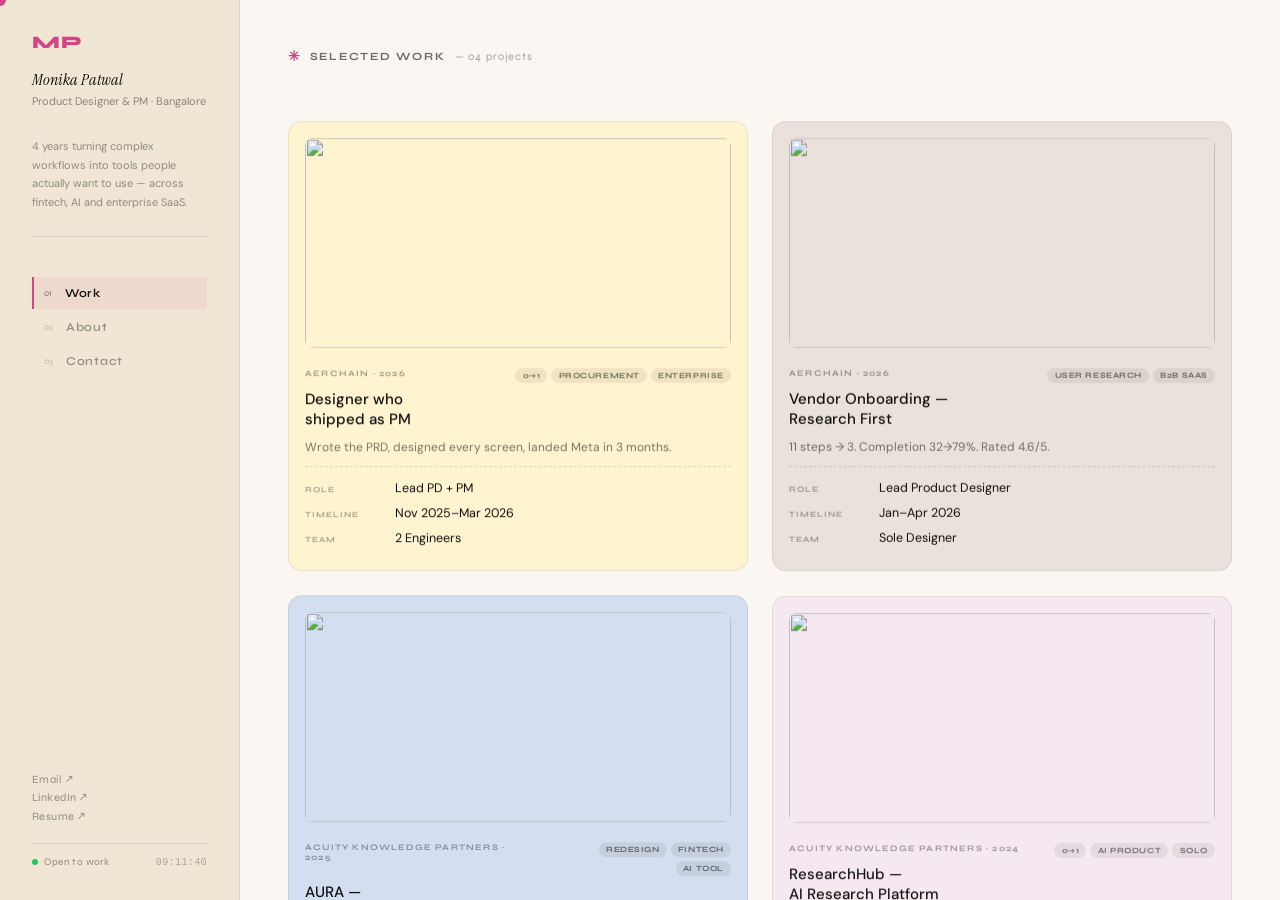
==== index.html @ 0d637917 "Auction case study: replace with v2 content from docx Co-Authored-By: Claude Sonnet 4.6 <noreply@ant" ====
<!DOCTYPE html>
<html lang="en">
<head>
  <meta charset="UTF-8" />
  <meta name="viewport" content="width=device-width, initial-scale=1.0" />
  <title>Monika Patwal — Product Designer</title>
  <meta name="description" content="Product designer specialising in Fintech, AI and SaaS. 4 years. Bangalore." />
  <link rel="preconnect" href="https://fonts.googleapis.com">
  <link rel="preconnect" href="https://fonts.gstatic.com" crossorigin>
  <link href="https://fonts.googleapis.com/css2?family=Caveat:wght@400;500&family=Instrument+Serif:ital@0;1&family=Syne:wght@400;600;700;800&family=DM+Sans:ital,opsz,wght@0,9..40,300;0,9..40,400;0,9..40,500;1,9..40,300&display=swap" rel="stylesheet">
  <script type="module" crossorigin src="./assets/index-CObkpNDh.js"></script>
  <link rel="stylesheet" crossorigin href="./assets/index-D-yLsDU_.css">
</head>
<body>

<div class="cursor-dot" id="cursorDot"><span class="cursor-dot-label">View Case Study →</span></div>
<div class="cursor-ring" id="cursorRing"></div>
<div class="cursor-label" id="cursorLabel"></div>
<div class="load-wipe"   id="loadWipe"></div>

<div class="shell">

  <!-- ════════ LEFT PANEL ════════ -->
  <aside class="left-panel" id="leftPanel">
    <div class="lp-top">
      <a class="lp-logo" href="#">MP</a>
      <div class="lp-identity">
        <p class="lp-name">Monika Patwal</p>
        <p class="lp-role">Product Designer &amp; PM · Bangalore</p>
      </div>
      <p class="lp-bio">4 years turning complex workflows into tools people actually want to use — across fintech, AI and enterprise SaaS.</p>
    </div>

    <nav class="lp-nav" id="lpNav">
      <a class="lp-nav-link active" href="#work"    data-section="work"><span class="nav-num">01</span><span class="nav-txt">Work</span></a>
      <a class="lp-nav-link"        href="#about"   data-section="about"><span class="nav-num">02</span><span class="nav-txt">About</span></a>
      <a class="lp-nav-link"        href="#contact" data-section="contact"><span class="nav-num">03</span><span class="nav-txt">Contact</span></a>
    </nav>

    <div class="lp-bottom">
      <div class="lp-links">
        <a href="mailto:monika.patwal@aerchain.io" class="lp-link">Email ↗</a>
        <a href="https://linkedin.com/in/monikapatwal" target="_blank" class="lp-link">LinkedIn ↗</a>
        <a href="#" class="lp-link">Resume ↗</a>
      </div>
      <div class="lp-footer">
        <div class="lp-status"><span class="status-dot"></span>Open to work</div>
        <div class="lp-clock" id="lpClock">00:00:00</div>
      </div>
    </div>
  </aside>

  <!-- ════════ RIGHT PANEL ════════ -->
  <main class="right-panel" id="rightPanel">
    <div class="rp-inner" id="rpInner">

      <!-- WORK -->
      <section class="rp-section" id="work">
        <div class="section-eyebrow">
          <span class="asterisk">✳</span>
          <span class="section-label">Selected Work</span>
          <span class="section-count">— 04 projects</span>
        </div>
        <div class="cards-list" id="cardsList">

          <article class="card card--has-img" data-project="0" style="--card-bg:#FFF4D0;--card-accent:#B8943A;">
            <div class="card-img-layer">
              <img src="https://images.unsplash.com/photo-1551288049-bebda4e38f71?w=900&q=80" alt="" loading="eager" crossorigin="anonymous" />
            </div>
            <div class="card-img-overlay"></div>
            <div class="card-blob card-blob--a"></div>
            <div class="card-blob card-blob--b"></div>
            <div class="card-blob card-blob--c" style="animation-delay:-3s;"></div>
            <span class="card-ghost">NO. 01</span>
            <div class="card-content">
              <div class="card-content-top">
                <span class="card-eyebrow">Aerchain · 2026</span>
                <div class="card-tags-row">
                  <span class="ctag">0→1</span><span class="ctag">Procurement</span><span class="ctag">Enterprise</span>
                </div>
              </div>
              <h2 class="card-heading">Designer who<br>shipped as PM</h2>
              <div class="card-content-bottom">
                <p class="card-tagline">Wrote the PRD, designed every screen, landed Meta in 3 months.</p>
                <div class="card-meta-expand">
                  <div class="card-meta-item"><span class="cm-l">Role</span><span class="cm-v">Lead PD + PM</span></div>
                  <div class="card-meta-item"><span class="cm-l">Timeline</span><span class="cm-v">Nov 2025–Mar 2026</span></div>
                  <div class="card-meta-item"><span class="cm-l">Team</span><span class="cm-v">2 Engineers</span></div>
                </div>
              </div>
            </div>
            <div class="card-stats-panel">
              <div class="csp-item"><b>3 wks</b><span>Meta went live</span></div>
              <div class="csp-item"><b>4</b><span>auction formats</span></div>
              <div class="csp-item"><b>2</b><span>enterprise clients</span></div>
              <div class="csp-item"><b>6</b><span>pipeline deals</span></div>
            </div>
          </article>

          <article class="card card--has-img" data-project="1" style="--card-bg:#EAE2DA;--card-accent:#CAAC95;">
            <div class="card-img-layer">
              <img src="https://images.unsplash.com/photo-1600880292203-757bb62b4baf?w=900&q=80" alt="" loading="eager" crossorigin="anonymous" />
            </div>
            <div class="card-img-overlay"></div>
            <div class="card-blob card-blob--a" style="animation-delay:-4s;"></div>
            <div class="card-blob card-blob--b" style="animation-delay:-7s;"></div>
            <div class="card-blob card-blob--c" style="animation-delay:-8s;"></div>
            <span class="card-ghost">NO. 02</span>
            <div class="card-content">
              <div class="card-content-top">
                <span class="card-eyebrow">Aerchain · 2026</span>
                <div class="card-tags-row">
                  <span class="ctag">User Research</span><span class="ctag">B2B SaaS</span>
                </div>
              </div>
              <h2 class="card-heading">Vendor Onboarding —<br>Research First</h2>
              <div class="card-content-bottom">
                <p class="card-tagline">11 steps → 3. Completion 32→79%. Rated 4.6/5.</p>
                <div class="card-meta-expand">
                  <div class="card-meta-item"><span class="cm-l">Role</span><span class="cm-v">Lead Product Designer</span></div>
                  <div class="card-meta-item"><span class="cm-l">Timeline</span><span class="cm-v">Jan–Apr 2026</span></div>
                  <div class="card-meta-item"><span class="cm-l">Team</span><span class="cm-v">Sole Designer</span></div>
                </div>
              </div>
            </div>
            <div class="card-stats-panel">
              <div class="csp-item"><b>79%</b><span>completion rate</span></div>
              <div class="csp-item"><b>8 min</b><span>avg to complete</span></div>
              <div class="csp-item"><b>4.6/5</b><span>vendor satisfaction</span></div>
              <div class="csp-item"><b>−60%</b><span>procurement review time</span></div>
            </div>
          </article>

          <article class="card card--has-img" data-project="2" style="--card-bg:#D3DFF0;--card-accent:#678DD4;">
            <div class="card-img-layer">
              <img src="https://framerusercontent.com/images/ki7DuJPi22J7JArSqhQuPxMCOM.png" alt="" loading="eager" />
            </div>
            <div class="card-img-overlay"></div>
            <div class="card-blob card-blob--a" style="animation-delay:-2s;"></div>
            <div class="card-blob card-blob--b" style="animation-delay:-9s;"></div>
            <div class="card-blob card-blob--c" style="animation-delay:-5s;"></div>
            <span class="card-ghost">NO. 03</span>
            <div class="card-content">
              <div class="card-content-top">
                <span class="card-eyebrow">Acuity Knowledge Partners · 2025</span>
                <div class="card-tags-row">
                  <span class="ctag">Redesign</span><span class="ctag">Fintech</span><span class="ctag">AI Tool</span>
                </div>
              </div>
              <h2 class="card-heading">AURA —<br>Financial Data Extraction</h2>
              <div class="card-content-bottom">
                <p class="card-tagline">Analyst time 40→12 min. Contract renewed at $2.3M.</p>
                <div class="card-meta-expand">
                  <div class="card-meta-item"><span class="cm-l">Role</span><span class="cm-v">Lead Product Designer</span></div>
                  <div class="card-meta-item"><span class="cm-l">Timeline</span><span class="cm-v">Jan–Nov 2025</span></div>
                  <div class="card-meta-item"><span class="cm-l">Team</span><span class="cm-v">15 Eng + 1 PM</span></div>
                </div>
              </div>
            </div>
          </article>

          <article class="card card--has-img" data-project="3" style="--card-bg:#F5E8F0;--card-accent:#D04588;">
            <div class="card-img-layer">
              <img src="https://framerusercontent.com/images/ditRMUOmsXkBkn6OUmN2zj1zPU.png" alt="" loading="eager" />
            </div>
            <div class="card-img-overlay"></div>
            <div class="card-blob card-blob--a" style="animation-delay:-6s;"></div>
            <div class="card-blob card-blob--b" style="animation-delay:-1s;"></div>
            <div class="card-blob card-blob--c" style="animation-delay:-10s;"></div>
            <span class="card-ghost">NO. 04</span>
            <div class="card-content">
              <div class="card-content-top">
                <span class="card-eyebrow">Acuity Knowledge Partners · 2024</span>
                <div class="card-tags-row">
                  <span class="ctag">0→1</span><span class="ctag">AI Product</span><span class="ctag">Solo</span>
                </div>
              </div>
              <h2 class="card-heading">ResearchHub —<br>AI Research Platform</h2>
              <div class="card-content-bottom">
                <p class="card-tagline">Research tracking 70% faster. +15% analyst retention.</p>
                <div class="card-meta-expand">
                  <div class="card-meta-item"><span class="cm-l">Role</span><span class="cm-v">Lead PD (Solo)</span></div>
                  <div class="card-meta-item"><span class="cm-l">Timeline</span><span class="cm-v">Feb–Dec 2024</span></div>
                  <div class="card-meta-item"><span class="cm-l">Team</span><span class="cm-v">4 Eng + 1 PM</span></div>
                </div>
              </div>
            </div>
          </article>

        </div>
      </section>

      <!-- JOURNEY -->
      <section class="rp-section journey-section" id="journey">
        <div class="journey-eyebrow">
          <span class="asterisk">✳</span>
          <span class="section-label">The Journey</span>
        </div>
        <!-- Carousel viewport -->
        <div class="journey-carousel-wrap" id="journeyWrap">
          <div class="journey-track" id="journeyTrack"></div>
        </div>
        <!-- Centered filmstrip with label -->
        <div class="journey-strip-wrap">
          <div class="jstrip-label" id="jstripLabel"></div>
          <div class="journey-strip" id="journeyStrip"></div>
        </div>
      </section>

      <!-- CONTACT -->
      <section class="rp-section contact-section" id="contact">
        <div class="contact-eyebrow"><span class="asterisk">✳</span> Let's talk</div>
        <h2 class="contact-headline">
          <span class="mag-word">Let's</span><span class="mag-word">make</span>
          <em class="mag-word italic-word">something</em><span class="mag-word">together.</span>
        </h2>
        <div class="contact-links">
          <a href="mailto:monika.patwal@aerchain.io" class="contact-link">Email ↗</a>
          <a href="https://linkedin.com/in/monikapatwal" target="_blank" class="contact-link">LinkedIn ↗</a>
          <a href="#" class="contact-link">Resume ↗</a>
        </div>
        <footer class="site-footer">
          <span>© 2026 Monika Patwal</span><span>Bangalore, India</span>
        </footer>
      </section>

    </div>
  </main>
</div>

<!-- CASE STUDY OVERLAY -->
<div class="cs-overlay" id="csOverlay">
  <div class="cs-shell">
    <aside class="cs-toc" id="csToc">
      <button class="cs-home-btn" id="csBack">← Home</button>
      <p class="cs-toc-label">Table of Contents</p>
      <nav class="cs-toc-nav" id="csTocNav"></nav>
      <button class="cs-top-btn" id="csTop">↑ Back to top</button>
    </aside>
    <div class="cs-main" id="csMain">
      <div class="cs-progress-bar" id="csProgressBar"></div>
      <div class="cs-body" id="csBody"></div>
    </div>
  </div>
</div>

<!-- ABOUT OVERLAY -->
<div class="about-overlay" id="aboutOverlay">

  <div class="ao-nav">
    <button class="ao-back" id="aoBack">← Back</button>
    <span class="ao-logo">MP</span>
  </div>

  <div class="ao-body" id="aoBody">

    <!-- ① OPENER -->
    <div class="ao-opener">
      <div class="ao-opener-left">
        <p class="ao-eyebrow"><span class="ao-asterisk">✳</span> Product Designer &amp; PM · Bangalore · 2026</p>
        <h1 class="ao-headline">Design is where<br>I think <em>out loud.</em></h1>
        <p class="ao-sub">4 years turning messy problems into tools people<br>actually want to use — across fintech, AI and enterprise SaaS.</p>
      </div>
      <div class="ao-opener-photo">
        <div class="ao-photo-frame" data-slot="hero">
          <span class="ao-photo-label">your photo</span>
        </div>
        <p class="ao-photo-caption">Monika Patwal, Bangalore</p>
      </div>
    </div>

    <!-- ② RULED DIVIDER -->
    <div class="ao-rule-row">
      <span class="ao-rule-tag">2021 → present</span>
      <div class="ao-rule-line"></div>
      <span class="ao-rule-tag">open to work</span>
    </div>

    <!-- ③ BIO + SIDEBAR -->
    <div class="ao-editorial">
      <div class="ao-editorial-body">
        <p>I came from a research background before I ever touched Figma. That means I'm uncomfortable shipping something I don't understand — and I ask uncomfortable questions early so the right things get built, not just built right.</p>
        <p>Currently at Aerchain as Lead PD + PM, shipping procurement and auction tooling. Previously at Acuity Knowledge Partners redesigning financial analyst workflows used by 600+ people every day.</p>
        <p>I believe the best design decisions look obvious in hindsight. The job is to get there before the engineers do.</p>
      </div>
      <div class="ao-editorial-aside">
        <div class="ao-aside-block">
          <span class="ao-aside-label">Currently reading</span>
          <span class="ao-aside-val">The Design of Everyday Things</span>
        </div>
        <div class="ao-aside-block">
          <span class="ao-aside-label">Listening to</span>
          <span class="ao-aside-val">Lo-fi + monsoon playlists</span>
        </div>
        <div class="ao-aside-block">
          <span class="ao-aside-label">Planning</span>
          <span class="ao-aside-val">Solo trip to Japan 🌏</span>
        </div>
        <div class="ao-aside-block">
          <span class="ao-aside-label">Fuel</span>
          <span class="ao-aside-val">Strong chai, always 🍵</span>
        </div>
      </div>
    </div>

    <!-- ④ NUMBERS STRIP -->
    <div class="ao-numbers">
      <div class="ao-num-item">
        <span class="ao-num">4+</span>
        <span class="ao-num-lbl">years</span>
      </div>
      <div class="ao-num-div"></div>
      <div class="ao-num-item">
        <span class="ao-num ao-num--accent">600+</span>
        <span class="ao-num-lbl">analysts impacted daily</span>
      </div>
      <div class="ao-num-div"></div>
      <div class="ao-num-item">
        <span class="ao-num">5</span>
        <span class="ao-num-lbl">modules shipped 0→1</span>
      </div>
      <div class="ao-num-div"></div>
      <div class="ao-num-item">
        <span class="ao-num">$2.3M</span>
        <span class="ao-num-lbl">contract renewed</span>
      </div>
    </div>

    <!-- ⑤ PHOTO ROW -->
    <div class="ao-photo-row">
      <div class="ao-photo-cell ao-photo-cell--tall" data-slot="p1">
        <span class="ao-photo-label">add photo</span>
      </div>
      <div class="ao-photo-cell ao-photo-cell--wide" data-slot="p2">
        <span class="ao-photo-label">add photo</span>
      </div>
      <div class="ao-photo-cell" data-slot="p3">
        <span class="ao-photo-label">add photo</span>
      </div>
    </div>

    <!-- ⑥ MARQUEE -->
    <div class="ao-marquee-band">
      <div class="ao-marquee-track">
        <span>Figma</span><span class="ao-mdot">✳</span>
        <span>Design Systems</span><span class="ao-mdot">✳</span>
        <span>Prototyping</span><span class="ao-mdot">✳</span>
        <span>UX Writing</span><span class="ao-mdot">✳</span>
        <span>Usability Testing</span><span class="ao-mdot">✳</span>
        <span>Contextual Inquiry</span><span class="ao-mdot">✳</span>
        <span>Journey Mapping</span><span class="ao-mdot">✳</span>
        <span>PRDs</span><span class="ao-mdot">✳</span>
        <span>Roadmaps</span><span class="ao-mdot">✳</span>
        <span>Fintech</span><span class="ao-mdot">✳</span>
        <span>AI Products</span><span class="ao-mdot">✳</span>
        <span>B2B SaaS</span><span class="ao-mdot">✳</span>
        <span>Figma</span><span class="ao-mdot">✳</span>
        <span>Design Systems</span><span class="ao-mdot">✳</span>
        <span>Prototyping</span><span class="ao-mdot">✳</span>
        <span>UX Writing</span><span class="ao-mdot">✳</span>
        <span>Usability Testing</span><span class="ao-mdot">✳</span>
        <span>Contextual Inquiry</span><span class="ao-mdot">✳</span>
        <span>Journey Mapping</span><span class="ao-mdot">✳</span>
        <span>PRDs</span><span class="ao-mdot">✳</span>
        <span>Roadmaps</span><span class="ao-mdot">✳</span>
        <span>Fintech</span><span class="ao-mdot">✳</span>
        <span>AI Products</span><span class="ao-mdot">✳</span>
        <span>B2B SaaS</span><span class="ao-mdot">✳</span>
      </div>
    </div>

    <!-- ⑦ BELIEFS — editorial pull quotes -->
    <div class="ao-beliefs-section">
      <div class="ao-belief-row ao-belief-row--left">
        <span class="ao-belief-num">01</span>
        <p class="ao-belief-quote">"The best interface is no interface — until it needs to be."</p>
      </div>
      <div class="ao-belief-row ao-belief-row--right">
        <span class="ao-belief-num">02</span>
        <p class="ao-belief-quote">"If users need a tutorial, we failed."</p>
      </div>
      <div class="ao-belief-row ao-belief-row--left">
        <span class="ao-belief-num">03</span>
        <p class="ao-belief-quote">"Research isn't a phase. It's the whole job."</p>
      </div>
    </div>

    <!-- ⑧ CTA -->
    <div class="ao-cta-block">
      <p class="ao-cta-text">Want to build something together?</p>
      <div class="ao-cta-links">
        <a href="mailto:monika.patwal@aerchain.io" class="ao-cta-btn ao-cta-btn--fill">Say hello ↗</a>
        <a href="https://linkedin.com/in/monikapatwal" target="_blank" class="ao-cta-btn">LinkedIn ↗</a>
        <a href="#" class="ao-cta-btn">Resume ↗</a>
      </div>
    </div>

  </div>
</div>

</body>
</html>
---- assets/index-D-yLsDU_.css ----
@import "https://fonts.googleapis.com/css2?family=Cormorant+Garamond:ital,wght@0,300;0,400;0,500;1,300;1,400&display=swap";:root{--cream:#faf6f1;--ink:#0f0f0d;--ink-60:#0f0f0d99;--ink-35:#0f0f0d59;--ink-15:#0f0f0d1a;--pink:#d04588;--blue:#678dd4;--yellow:#fedf8a;--tan:#caac95;--greige:#d9cbc3;--card-bg:#eae2da;--lp-w:240px;--lp-dark:#f0e6d3;--lp-light:#faf6f1;--ao-bg:#faf6f1;--ao-card:#f2ebe4;--ao-border:#d0458822;--ao-ink:#1a0810;--serif:"Instrument Serif", Georgia, serif;--syne:"Syne", sans-serif;--body:"DM Sans", sans-serif}*,:before,:after{box-sizing:border-box;margin:0;padding:0}html{-webkit-font-smoothing:antialiased;font-size:16px}body{background:var(--cream);color:var(--ink);font-family:var(--body);cursor:none;overflow:hidden}a{color:inherit;text-decoration:none}button{cursor:none;font-family:var(--syne);background:0 0;border:none;padding:0}strong{font-weight:600}.cursor-dot{z-index:9999;background:var(--pink);pointer-events:none;border-radius:50%;justify-content:center;align-items:center;width:12px;height:12px;transition:width .32s cubic-bezier(.16,1,.3,1),height .32s cubic-bezier(.16,1,.3,1),border-radius .32s cubic-bezier(.16,1,.3,1);display:flex;position:fixed;overflow:hidden}.cursor-dot-label{font-family:var(--syne);letter-spacing:.06em;color:#fff;white-space:nowrap;opacity:0;pointer-events:none;font-size:11px;font-weight:700;transition:opacity .15s,transform .15s;transform:scale(.8)}body.cursor-view .cursor-dot{background:var(--pink);border-radius:100px;width:168px;height:46px}body.cursor-view .cursor-dot-label{opacity:1;transition-delay:.12s;transform:scale(1)}.cursor-ring,.cursor-label{display:none}.load-wipe{z-index:8000;background:var(--ink);transform-origin:top;position:fixed;inset:0}.asterisk{color:var(--pink);font-family:var(--syne);font-size:14px;font-weight:800;display:inline-block}.shell{width:100vw;height:100vh;display:flex;overflow:hidden}.left-panel{width:var(--lp-w);min-width:var(--lp-w);background:var(--lp-dark);height:100vh;color:var(--ink);z-index:10;border-right:1px solid #0f0f0d14;flex-direction:column;flex-shrink:0;padding:2rem;display:flex;position:relative}.lp-top{border-bottom:1px solid #0f0f0d1a;flex-direction:column;gap:1rem;padding-bottom:1.5rem;display:flex}.lp-logo{font-family:var(--syne);letter-spacing:.06em;color:var(--pink);font-size:1.1rem;font-weight:800}.lp-nav{flex-direction:column;gap:.15rem;margin:2.5rem 0;display:flex}.lp-nav-link{color:#0f0f0d66;font-family:var(--syne);letter-spacing:.06em;will-change:transform;border-left:2px solid #0000;border-radius:0 3px 3px 0;align-items:center;gap:.75rem;padding:.55rem .6rem;font-size:12px;font-weight:600;transition:color .22s,border-color .22s,background .22s;display:flex}.lp-nav-link:hover,.lp-nav-link.active{color:var(--ink);border-color:var(--pink);background:#d0458814}.nav-num{opacity:.5;font-size:9px;font-weight:400}.lp-bottom{flex-direction:column;gap:1.25rem;margin-top:auto;display:flex}.lp-name{font-family:var(--serif);color:var(--ink);margin-bottom:.2rem;font-size:1rem;font-style:italic}.lp-role{font-family:var(--body);color:#0f0f0d73;margin-bottom:.7rem;font-size:11px;line-height:1.5}.lp-bio{font-family:var(--body);color:#0f0f0d6b;font-size:11px;line-height:1.7}.lp-links{flex-direction:column;gap:.35rem;display:flex}.lp-link{font-family:var(--syne);color:#0f0f0d6b;letter-spacing:.04em;font-size:11px;transition:color .2s}.lp-link:hover{color:var(--pink)}.lp-footer{border-top:1px solid #0f0f0d1a;justify-content:space-between;align-items:center;padding-top:.75rem;display:flex}.lp-status{font-family:var(--syne);color:#0f0f0d6b;letter-spacing:.04em;align-items:center;gap:.4rem;font-size:10px;display:flex}.status-dot{background:#22c55e;border-radius:50%;flex-shrink:0;width:6px;height:6px;animation:2s ease-in-out infinite pulse-green}@keyframes pulse-green{0%,to{box-shadow:0 0 #22c55e80}50%{box-shadow:0 0 0 4px #22c55e00}}.lp-clock{color:#0f0f0d4d;letter-spacing:.04em;font-family:DM Mono,Courier New,monospace;font-size:10px}.right-panel{flex:1;height:100vh;position:relative;overflow:hidden}.rp-inner{will-change:transform}.rp-section{padding:3rem}.section-eyebrow{align-items:center;gap:.6rem;margin-bottom:3.5rem;display:flex}.section-label{font-family:var(--syne);text-transform:uppercase;letter-spacing:.16em;color:var(--ink-60);font-size:11px;font-weight:700}.section-count{font-family:var(--syne);color:var(--ink-35);letter-spacing:.1em;font-size:11px}.cards-list{grid-template-columns:1fr 1fr;align-items:stretch;gap:1.5rem;display:grid;position:relative}.card{background:var(--card-bg,#eae2da);cursor:none;will-change:transform;border:1px solid #0f0f0d14;border-radius:14px;flex-direction:column;transition:box-shadow .35s,transform .35s;display:flex;position:relative;overflow:hidden}.card:hover{box-shadow:0 16px 52px #0f0f0d24,0 4px 16px #0f0f0d12}.card-blob,.blob-wrap,.card-stats-panel,.card-img-overlay,.card-pixel-canvas,.card-glare,.card-ghost,.card:before{display:none}.card-img-layer{z-index:1;border-radius:8px;flex-shrink:0;height:210px;margin:1rem 1rem .75rem;position:relative;overflow:hidden}.card-img-layer img{object-fit:cover;object-position:center top;width:100%;height:100%;transition:transform .6s}.card:hover .card-img-layer img{transform:scale(1.04)}.card-cta{background:var(--pink);color:#fff;font-family:var(--syne);letter-spacing:.1em;text-transform:uppercase;opacity:0;z-index:5;pointer-events:none;white-space:nowrap;border-radius:100px;padding:.45rem 1rem;font-size:9px;font-weight:700;transition:opacity .22s,transform .22s;position:absolute;bottom:.75rem;right:.75rem;transform:translateY(4px)}.card:hover .card-cta{opacity:1;transform:translateY(0)}@keyframes imgPan{0%{transform:scale(1.06)}to{transform:scale(1)}}.card-content{background:0 0;flex-direction:column;gap:.4rem;max-width:100%;height:auto;padding:.5rem 1rem 1.25rem;display:flex;position:static;overflow:visible}.card-content-top{justify-content:space-between;align-items:flex-start;gap:.5rem;display:flex}.card-eyebrow{font-family:var(--syne);letter-spacing:.14em;text-transform:uppercase;color:#0f0f0d61;font-size:8.5px;font-weight:700}.card-tags-row{flex-wrap:wrap;justify-content:flex-end;gap:.25rem;display:flex}.ctag{font-family:var(--syne);letter-spacing:.07em;text-transform:uppercase;color:#0f0f0d8c;background:#0f0f0d12;border:none;border-radius:100px;padding:.18rem .45rem;font-size:8px;font-weight:700}.card-heading{font-family:var(--body);color:var(--ink);font-size:15px;font-style:normal;font-weight:500;line-height:1.35}.card-content-bottom{margin-top:.1rem}.card-tagline{font-family:var(--body);color:#0f0f0d8c;font-size:12px;line-height:1.6}.card-meta-expand{opacity:1;border-top:1px dashed #0f0f0d24;flex-direction:column;gap:0;margin-top:.55rem;padding-top:.55rem;display:flex}.card-meta-item{border-bottom:none;align-items:baseline;gap:0;padding:.28rem 0;display:flex}.cm-l{font-family:var(--syne);letter-spacing:.12em;text-transform:uppercase;color:#0f0f0d59;flex-shrink:0;min-width:90px;font-size:8px;font-weight:700}.cm-v{font-family:var(--body);color:var(--ink);font-size:12.5px;font-weight:400}.journey-section{padding:5rem 0 0;overflow:hidden}.journey-eyebrow{font-family:var(--syne);text-transform:uppercase;letter-spacing:.15em;color:var(--ink-35);align-items:center;gap:.5rem;margin-bottom:3rem;padding:0 4.5rem;font-size:11px;font-weight:600;display:flex}.journey-carousel-wrap{height:390px;position:relative;overflow:hidden}.journey-track{will-change:transform;height:100%;display:flex}.jslide{flex:0 0 100%;align-items:center;display:flex}.jslide-text{flex-direction:column;flex:0 0 38%;gap:1rem;padding:0 2rem 0 4.5rem;display:flex}.jslide-photos{flex:1;height:390px;position:relative;overflow:visible}.jp-photo{will-change:transform, opacity;cursor:default;-webkit-user-select:none;user-select:none;background:#fff;border-radius:6px;padding:9px;transition:box-shadow .25s;position:absolute;box-shadow:0 8px 32px #0f0f0d21,0 2px 8px #0f0f0d12}.jp-photo:hover{box-shadow:0 20px 60px #0f0f0d38,0 6px 18px #0f0f0d1a}.jp-photo img{aspect-ratio:3/2;object-fit:cover;object-position:center top;pointer-events:none;-webkit-user-select:none;user-select:none;border-radius:3px;width:100%;display:block}.jp-annotation{color:var(--ink-60);pointer-events:none;white-space:nowrap;z-index:10;font-family:Caveat,cursive;font-size:16px;position:absolute}.jt-years{font-family:var(--syne);letter-spacing:.18em;text-transform:uppercase;color:var(--pink);font-size:10px;font-weight:700}.jt-company{font-family:var(--serif);color:var(--ink);margin:0;font-size:clamp(34px,3.8vw,52px);font-style:italic;font-weight:400;line-height:1.02}.jt-desc{font-family:var(--body);color:var(--ink-60);max-width:320px;font-size:14px;line-height:1.75}.jt-role{font-family:var(--syne);letter-spacing:.13em;text-transform:uppercase;color:var(--ink-35);font-size:10px;font-weight:600}.journey-strip-wrap{flex-direction:column;align-items:center;margin-top:1.25rem;padding-bottom:3rem;display:flex}.jstrip-label{text-align:center;flex-direction:column;align-items:center;gap:2px;min-height:2.4rem;margin-bottom:.75rem;display:flex}.jsl-years{font-family:var(--syne);letter-spacing:.18em;text-transform:uppercase;color:var(--pink);font-size:9px;font-weight:700;display:block}.jsl-company{font-family:var(--serif);color:var(--ink);letter-spacing:.01em;font-size:18px;font-style:italic;line-height:1.1;display:block}.journey-strip{gap:5px;width:66%;height:90px;display:flex;-webkit-mask-image:linear-gradient(90deg,#0000 0%,#000 14% 86%,#0000 100%);mask-image:linear-gradient(90deg,#0000 0%,#000 14% 86%,#0000 100%)}.jstrip-frame{cursor:pointer;border-radius:10px;flex:1;transition:flex .5s cubic-bezier(.34,1.2,.64,1);position:relative;overflow:hidden}.jstrip-frame--active{flex:3}.jstrip-frame img{object-fit:cover;pointer-events:none;width:100%;height:100%;transition:transform .5s;display:block;position:absolute;inset:0}.jstrip-frame--active img{transform:scale(1.05)}.jstrip-frame:after{content:"";background:var(--pink);transform-origin:0;z-index:2;border-radius:10px 10px 0 0;height:2.5px;transition:transform .4s;position:absolute;top:0;left:0;right:0;transform:scaleX(0)}.jstrip-frame--active:after{transform:scaleX(1)}.contact-section{background:var(--cream);flex-direction:column;justify-content:center;min-height:55vh;display:flex}.contact-eyebrow{font-family:var(--syne);text-transform:uppercase;letter-spacing:.15em;color:var(--ink-35);align-items:center;gap:.5rem;margin-bottom:1.75rem;font-size:11px;font-weight:600;display:flex}.contact-headline{font-family:var(--serif);color:var(--ink);flex-wrap:wrap;gap:.25em;margin-bottom:2.5rem;font-size:clamp(36px,4.5vw,64px);font-style:italic;line-height:1.1;display:flex}.mag-word{will-change:transform;display:inline-block}.italic-word{color:var(--pink)}.contact-links{gap:2rem;margin-bottom:5rem;display:flex}.contact-link{font-family:var(--syne);letter-spacing:.1em;text-transform:uppercase;color:var(--ink);border-bottom:1px solid #0f0f0d40;padding-bottom:2px;font-size:12px;font-weight:700;transition:color .2s,border-color .2s}.contact-link:hover{color:var(--pink);border-color:var(--pink)}.site-footer{font-family:var(--syne);color:var(--ink-35);letter-spacing:.06em;border-top:1px solid var(--ink-15);justify-content:space-between;padding-top:1.5rem;font-size:10px;display:flex}.cs-overlay{z-index:5000;background:var(--cream);pointer-events:none;display:none;position:fixed;inset:0}.cs-overlay.is-open{pointer-events:all}.cs-shell{height:100vh;display:flex;overflow:hidden}.cs-toc{background:var(--lp-dark);border-right:none;flex-direction:column;flex-shrink:0;width:260px;min-width:260px;height:100%;padding:2.5rem 1.75rem;display:flex;overflow-y:auto}.cs-home-btn{font-family:var(--syne);letter-spacing:.1em;text-transform:uppercase;color:#0f0f0d61;text-align:left;margin-bottom:2.5rem;font-size:10px;font-weight:700;transition:color .2s}.cs-home-btn:hover{color:var(--ink)}.cs-toc-label{font-family:var(--syne);text-transform:uppercase;letter-spacing:.16em;color:#0f0f0d4d;margin-bottom:1rem;font-size:9px;font-weight:700}.cs-toc-nav{flex-direction:column;flex:1;gap:.05rem;display:flex}.cs-toc-link{font-family:var(--syne);color:#0f0f0d6b;cursor:none;border-left:2px solid #0000;padding:.55rem .75rem;font-size:11.5px;font-weight:500;transition:color .2s,border-color .2s;display:block}.cs-toc-link:hover{color:var(--ink);border-left-color:#0f0f0d26}.cs-toc-link.active{color:var(--ink);border-left-color:var(--pink);font-weight:600}.cs-top-btn{font-family:var(--syne);letter-spacing:.1em;text-transform:uppercase;color:#0f0f0d4d;text-align:left;margin-top:2rem;font-size:10px;font-weight:700;transition:color .2s}.cs-top-btn:hover{color:var(--ink)}.cs-main{background:var(--cream);flex:1;height:100%;overflow-y:auto}.cs-hero-img{background:var(--cover-bg,#e3eaf2);justify-content:center;align-items:center;width:100%;height:380px;display:flex;position:relative;overflow:hidden}.cs-cover-initial-large{font-family:var(--serif);color:var(--cover-accent,#7ba7d4);opacity:.35;-webkit-user-select:none;user-select:none;font-size:clamp(80px,12vw,160px);font-style:italic;line-height:1}.cs-cover-tags-overlay{gap:.5rem;display:flex;position:absolute;bottom:1.75rem;left:2rem}.cs-cover-tag{font-family:var(--syne);letter-spacing:.08em;text-transform:uppercase;color:#0f0f0db3;-webkit-backdrop-filter:blur(8px);backdrop-filter:blur(8px);background:#ffffffbf;border-radius:100px;padding:.35rem .9rem;font-size:10px;font-weight:700}.cs-cover-num-overlay{font-family:var(--syne);letter-spacing:.1em;color:#0f0f0d40;font-size:11px;font-weight:700;position:absolute;bottom:1.75rem;right:2rem}.cs-header{max-width:780px;padding:2.5rem 3.5rem 0}.cs-header-tags{flex-wrap:wrap;gap:.5rem;margin-bottom:1.25rem;display:flex}.cs-htag{font-family:var(--syne);letter-spacing:.08em;text-transform:uppercase;color:#0f0f0d8c;border:1px solid #0f0f0d26;border-radius:100px;padding:.3rem .85rem;font-size:10px;font-weight:700}.cs-title{font-family:var(--serif);color:var(--ink);margin-bottom:1.25rem;font-size:clamp(28px,4vw,52px);font-style:italic;line-height:1.1}.cs-title-asterisk{color:var(--pink);margin-right:.4rem}.cs-intro{font-family:var(--body);color:#0f0f0da6;max-width:640px;margin-bottom:2rem;font-size:16px;line-height:1.8}.cs-intro strong{color:var(--ink)}.cs-meta-band{background:var(--pink);border-radius:12px;grid-template-columns:repeat(4,1fr);margin:0 3.5rem;display:grid;overflow:hidden}.cs-meta-col{border-right:1px solid #ffffff26;flex-direction:column;gap:.35rem;padding:1.5rem 1.75rem;display:flex}.cs-meta-col:last-child{border-right:none}.cs-meta-lbl{font-family:var(--syne);letter-spacing:.16em;text-transform:uppercase;color:#ffffff8c;font-size:8px;font-weight:700}.cs-meta-val{font-family:var(--body);color:#fff;font-size:13.5px;font-weight:400;line-height:1.45}.cs-sec-heading{font-family:var(--serif);color:var(--ink);max-width:600px;margin-bottom:1.5rem;font-size:clamp(24px,3vw,38px);font-style:italic;line-height:1.15}.cs-sec-body{font-family:var(--body);color:#0f0f0da6;max-width:640px;font-size:15px;line-height:1.85}.cs-img-placeholder{flex-direction:column;justify-content:center;align-items:center;gap:.5rem;height:260px;display:flex}.cs-img-placeholder-label{font-family:var(--syne);letter-spacing:.14em;text-transform:uppercase;color:#0f0f0d33;font-size:9px;font-weight:700}.cs-insight{border-left:3px solid var(--pink);font-family:var(--body);color:#0f0f0db3;background:#d045880d;border-radius:0 8px 8px 0;margin-top:1.5rem;padding:1.25rem 1.5rem;font-size:14px;line-height:1.7}.cs-two-col{grid-template-columns:1fr 1fr;gap:1rem;margin-top:2rem;display:grid}.cs-two-col .cs-img-block{margin-top:0}.cs-img-block--photo{background:0 0;border:1px solid #0f0f0d14;border-radius:12px;margin-top:2rem;overflow:hidden}.cs-img-block--photo img{object-fit:cover;object-position:top;border-radius:12px 12px 0 0;width:100%;max-height:480px;display:block}.cs-img-block--photo .cs-img-caption{font-family:var(--serif);color:#0f0f0d66;background:#ffffff80;border-top:1px solid #0f0f0d14;padding:.85rem 1.5rem;font-size:13px;font-style:italic}.cs-next{cursor:none;background:#d9cbc3;border:1px solid #0f0f0d14;border-radius:12px;justify-content:space-between;align-items:center;margin:0 3.5rem 4rem;padding:1.75rem 2.25rem;transition:background .22s;display:flex}.cs-next-btn{cursor:none;background:0 0;justify-content:space-between;align-items:center;width:100%;display:flex}.cs-company-label{font-family:var(--syne);letter-spacing:.18em;text-transform:uppercase;color:#0f0f0d59;margin-bottom:.75rem;font-size:10px;font-weight:700;display:block}.cs-hero-initial{font-family:var(--serif);opacity:.3;-webkit-user-select:none;user-select:none;pointer-events:none;font-size:clamp(80px,14vw,180px);font-style:italic;line-height:1}.cs-img-label{font-family:var(--serif);color:#0f0f0d66;align-items:flex-end;min-height:240px;padding:1rem 1.5rem;font-size:13px;font-style:italic;display:flex}.cs-header .cs-tags{flex-wrap:wrap;gap:.5rem;margin-bottom:2rem;display:flex}.cs-header .ctag{color:#0f0f0d99;-webkit-backdrop-filter:none;backdrop-filter:none;background:#0f0f0d12}.cs-hero-band{justify-content:space-between;align-items:center;gap:2rem;width:100%;min-height:320px;padding:3rem 3.5rem;display:flex;position:relative;overflow:hidden}.cs-hero-band:after{content:"";pointer-events:none;background:linear-gradient(120deg,#ffffff2e 0%,#0000 60%);position:absolute;inset:0}.cs-hero-text{z-index:1;flex:1;position:relative}.cs-hero-text .cs-company-label{color:#0f0f0d80;margin-bottom:.6rem}.cs-hero-text .cs-title{margin-bottom:1rem}.cs-hero-text .cs-tags{flex-wrap:wrap;gap:.5rem;display:flex}.cs-hero-text .ctag{-webkit-backdrop-filter:blur(6px);backdrop-filter:blur(6px);background:#fff9}.cs-hero-thumb{z-index:1;border-radius:12px;width:340px;min-width:280px;position:relative;overflow:hidden;box-shadow:0 12px 40px #0f0f0d2e}.cs-hero-thumb img{width:100%;display:block}.cs-impact-strip{background:var(--ink);grid-template-columns:repeat(4,1fr);display:grid}.cs-impact-item{border-right:1px solid #f5f0e814;flex-direction:column;gap:.2rem;padding:2rem 2rem 1.75rem;display:flex}.cs-impact-item:last-child{border-right:none}.cs-impact-num{font-family:var(--serif);font-size:clamp(32px,4vw,52px);font-style:italic;font-weight:400;line-height:1}.cs-impact-lbl{font-family:var(--syne);letter-spacing:.12em;text-transform:uppercase;color:#f5f0e8cc;margin-top:.25rem;font-size:10px;font-weight:700}.cs-impact-sub{font-family:var(--body);color:#f5f0e859;font-size:11px;line-height:1.4}.cs-meta-row{border-bottom:1px solid #0f0f0d14;gap:0;display:flex}.cs-meta-pill{border-right:1px solid #0f0f0d14;flex-direction:column;gap:.2rem;padding:1.25rem 2rem;display:flex}.cs-meta-pill:last-child{border-right:none}.cs-meta-pill-lbl{font-family:var(--syne);letter-spacing:.16em;text-transform:uppercase;color:#0f0f0d4d;font-size:8px;font-weight:700}.cs-meta-pill-val{font-family:var(--body);color:var(--ink);font-size:13px;font-weight:500}.cs-overview-block{background:#0f0f0d05;border-bottom:1px solid #0f0f0d14;padding:2.5rem 3.5rem}.cs-overview-text{font-family:var(--body);color:#0f0f0db3;max-width:680px;font-size:16px;line-height:1.85}.cs-journey-bar{border-bottom:1px solid #0f0f0d14;align-items:center;gap:0;padding:1.5rem 3.5rem;display:flex;overflow-x:auto}.cs-journey-step{cursor:none;flex-direction:column;flex-shrink:0;align-items:center;gap:.4rem;display:flex}.cs-journey-dot{background:#0f0f0d26;border-radius:50%;width:8px;height:8px;transition:background .22s,transform .22s}.cs-journey-step:hover .cs-journey-dot,.cs-journey-step--active .cs-journey-dot{background:var(--pink);transform:scale(1.4)}.cs-journey-label{font-family:var(--syne);letter-spacing:.1em;text-transform:uppercase;color:#0f0f0d59;white-space:nowrap;font-size:9px;font-weight:700;transition:color .22s}.cs-journey-step:hover .cs-journey-label,.cs-journey-step--active .cs-journey-label{color:var(--pink)}.cs-journey-line{background:#0f0f0d1f;flex:1;min-width:3rem;height:1px}.cs-sections{padding:0 3.5rem 5rem}.cs-sec{border-bottom:1px solid #0f0f0d12;padding:3.5rem 0;scroll-margin-top:1.5rem}.cs-sec:last-child{border-bottom:none}.cs-sec-label{font-family:var(--syne);letter-spacing:.2em;text-transform:uppercase;color:#0f0f0d4d;margin-bottom:.75rem;font-size:9px;font-weight:700;display:block}.cs-sec-heading{font-family:var(--serif);color:var(--ink);margin-bottom:2rem;font-size:clamp(22px,2.8vw,36px);font-style:italic;line-height:1.15}.cs-sec-layout{grid-template-columns:1fr 280px;align-items:start;gap:2.5rem;display:grid}.cs-sec-body{font-family:var(--body);color:#0f0f0da6;font-size:15px;line-height:1.9}.cs-sec-body p{margin-bottom:1rem}.cs-sec-body p:last-child{margin-bottom:0}.cs-sec-aside{flex-direction:column;gap:1rem;display:flex}.cs-insight-card{background:var(--cream);border:1px solid #0f0f0d17;border-left:3px solid var(--pink);border-radius:0 10px 10px 0;flex-direction:column;gap:.75rem;padding:1.25rem 1.5rem;display:flex}.cs-insight-icon{font-family:var(--serif);color:var(--pink);opacity:.6;font-size:28px;line-height:1}.cs-insight-text{font-family:var(--body);color:#0f0f0db3;font-size:13px;font-style:italic;line-height:1.7}.cs-sec--outcome{background:0 0}.cs-outcome-grid{border:1px solid #0f0f0d17;border-radius:14px;grid-template-columns:repeat(4,1fr);gap:0;margin-bottom:2.5rem;display:grid;overflow:hidden}.cs-outcome-stat{background:#0f0f0d05;border-right:1px solid #0f0f0d12;flex-direction:column;gap:.2rem;padding:1.75rem 1.5rem;display:flex}.cs-outcome-stat:last-child{border-right:none}.cs-outcome-num{font-family:var(--serif);font-size:clamp(28px,3.5vw,44px);font-style:italic;line-height:1}.cs-outcome-lbl{font-family:var(--syne);letter-spacing:.12em;text-transform:uppercase;color:#0f0f0d8c;margin-top:.3rem;font-size:9px;font-weight:700}.cs-outcome-sub{font-family:var(--body);color:#0f0f0d59;margin-top:.1rem;font-size:11px;line-height:1.4}.cs-sec-body--outcome{max-width:640px;font-size:15px}.cs-img-block{background:var(--cover-bg,#eae4d9);border:1px solid #0f0f0d14;border-radius:12px;margin-top:2rem;overflow:hidden}.cs-img-block--photo{background:0 0;margin-top:2rem}.cs-img-block--photo img{object-fit:cover;object-position:top;width:100%;max-height:500px;display:block}.cs-img-caption{font-family:var(--serif);color:#0f0f0d66;background:#ffffff80;border-top:1px solid #0f0f0d14;padding:.85rem 1.5rem;font-size:13px;font-style:italic}.cs-img-label{min-height:220px;font-family:var(--serif);color:#0f0f0d66;align-items:flex-end;padding:1rem 1.5rem;font-size:13px;font-style:italic;display:flex}.cs-next{cursor:none;background:#d9cbc3;border:1px solid #0f0f0d14;border-radius:14px;margin:2rem 0 0;padding:1.75rem 2.25rem;transition:background .22s}.cs-next:hover{background:#d0458814;border-color:#d0458833}.cs-next-label{font-family:var(--syne);letter-spacing:.12em;text-transform:uppercase;color:#0f0f0d4d;margin-bottom:.4rem;font-size:9px;display:block}.cs-next-btn{cursor:none;justify-content:space-between;align-items:center;width:100%;display:flex}.cs-next-title{font-family:var(--serif);color:var(--ink);font-size:1.2rem;font-style:italic}.cs-next-arrow{color:var(--pink);font-size:1.4rem;transition:transform .22s}.cs-next:hover .cs-next-arrow{transform:translate(4px,-4px)}.cs-company-label{font-family:var(--syne);letter-spacing:.18em;text-transform:uppercase;color:#0f0f0d59;font-size:10px;font-weight:700;display:block}.cs-hero-initial{font-family:var(--serif);opacity:.25;-webkit-user-select:none;user-select:none;font-size:clamp(80px,14vw,180px);font-style:italic;line-height:1}.cs-toc-link{align-items:center;gap:.6rem;display:flex}.cs-toc-num{font-family:var(--syne);letter-spacing:.1em;color:#faf6f133;min-width:1.8rem;font-size:9px;font-weight:700}.cs-toc-text{flex:1}.cs-toc-link.active .cs-toc-num{color:var(--pink)}.about-overlay{z-index:4500;pointer-events:none;background:#faf6f1;flex-direction:column;display:flex;position:fixed;inset:0;overflow:hidden;transform:translateY(100%)}.about-overlay.is-open{pointer-events:all}.ao-nav{z-index:10;background:#faf6f1;border-bottom:1px solid #0f0f0d1a;flex-shrink:0;justify-content:space-between;align-items:center;padding:1.1rem 3rem;display:flex}.ao-back{font-family:var(--syne);letter-spacing:.1em;text-transform:uppercase;color:#0f0f0d59;font-size:10px;font-weight:700;transition:color .2s}.ao-back:hover{color:var(--pink)}.ao-logo{font-family:var(--syne);color:#0f0f0d40;font-size:1rem;font-weight:800}.ao-body{background:#faf6f1;flex:1;overflow-y:auto}.ao-opener{border-bottom:1px solid #0f0f0d1a;gap:0;min-height:520px;display:flex}.ao-opener-left{border-right:1px solid #0f0f0d1a;flex-direction:column;flex:1;justify-content:flex-end;padding:5rem 4rem 4rem 5rem;display:flex}.ao-eyebrow{font-family:var(--syne);letter-spacing:.16em;text-transform:uppercase;color:#0f0f0d59;align-items:center;gap:.5rem;margin-bottom:2rem;font-size:10px;font-weight:700;display:flex}.ao-asterisk{color:var(--pink)}.ao-headline{font-family:var(--serif);color:#15120b;max-width:640px;margin-bottom:1.5rem;font-size:clamp(40px,5.5vw,76px);font-style:italic;line-height:1.05}.ao-headline em{color:var(--pink)}.ao-sub{font-family:var(--body);color:#0f0f0d80;max-width:480px;font-size:15px;line-height:1.75}.ao-opener-photo{flex-direction:column;flex-shrink:0;width:340px;display:flex}.ao-photo-frame{background:var(--greige);flex:1;justify-content:center;align-items:center;display:flex;position:relative}.ao-photo-label{font-family:var(--syne);letter-spacing:.14em;text-transform:uppercase;color:#0f0f0d33;font-size:9px;font-weight:700}.ao-photo-caption{font-family:var(--serif);color:#0f0f0d59;background:#faf6f1;border-top:1px solid #0f0f0d1a;padding:.75rem 1.25rem;font-size:12px;font-style:italic}.ao-rule-row{border-bottom:1px solid #0f0f0d1a;align-items:center;gap:1.5rem;padding:1.25rem 5rem;display:flex}.ao-rule-tag{font-family:var(--syne);letter-spacing:.14em;text-transform:uppercase;color:#0f0f0d4d;white-space:nowrap;font-size:9px;font-weight:700}.ao-rule-line{background:#0f0f0d1a;flex:1;height:1px}.ao-editorial{border-bottom:1px solid #0f0f0d1a;grid-template-columns:1fr 280px;display:grid}.ao-editorial-body{border-right:1px solid #0f0f0d1a;padding:3.5rem 4rem 3.5rem 5rem}.ao-editorial-body p{font-family:var(--body);color:#0f0f0db3;margin-bottom:1.25rem;font-size:16px;line-height:1.9}.ao-editorial-body p:last-child{margin-bottom:0}.ao-editorial-aside{flex-direction:column;gap:2rem;padding:3.5rem 2.5rem;display:flex}.ao-aside-block{flex-direction:column;gap:.3rem;display:flex}.ao-aside-label{font-family:var(--syne);letter-spacing:.16em;text-transform:uppercase;color:#0f0f0d4d;font-size:8px;font-weight:700}.ao-aside-val{font-family:var(--body);color:#0f0f0da6;font-size:13px;line-height:1.5}.ao-numbers{border-bottom:1px solid #0f0f0d1a;align-items:center;display:flex}.ao-num-item{border-right:1px solid #0f0f0d1a;flex-direction:column;flex:1;gap:.3rem;padding:2.5rem 3rem;display:flex}.ao-num-item:last-child{border-right:none}.ao-num{font-family:var(--serif);color:#15120b;font-size:clamp(48px,5.5vw,80px);font-style:italic;line-height:1}.ao-num--accent{color:var(--pink)}.ao-num-lbl{font-family:var(--syne);letter-spacing:.12em;text-transform:uppercase;color:#0f0f0d4d;font-size:9px;font-weight:700}.ao-num-div{display:none}.ao-photo-row{border-bottom:1px solid #0f0f0d1a;grid-template-columns:1fr 1.6fr 1fr;height:340px;display:grid}.ao-photo-cell{background:var(--greige);border-right:1px solid #0f0f0d1a;justify-content:center;align-items:center;display:flex;overflow:hidden}.ao-photo-cell:last-child{border-right:none}.ao-marquee-band{background:var(--ink);border-bottom:1px solid #0f0f0d1a;padding:1.1rem 0;overflow:hidden}.ao-marquee-track{align-items:center;gap:2.5rem;width:max-content;animation:32s linear infinite ao-marquee;display:flex}@keyframes ao-marquee{0%{transform:translate(0)}to{transform:translate(-50%)}}.ao-marquee-track span{font-family:var(--syne);letter-spacing:.14em;text-transform:uppercase;color:#f5f0e88c;white-space:nowrap;font-size:11px;font-weight:700}.ao-mdot{color:var(--pink)!important;font-size:8px!important}.ao-beliefs-section{border-bottom:1px solid #0f0f0d1a}.ao-belief-row--right{flex-direction:row-reverse}.ao-belief-num{font-family:var(--syne);letter-spacing:.12em;color:#0f0f0d33;flex-shrink:0;min-width:24px;font-size:10px;font-weight:700}.ao-belief-quote{font-family:var(--serif);color:#15120b;font-size:clamp(20px,2.5vw,30px);font-style:italic;line-height:1.3}.ao-belief-row--right .ao-belief-quote{text-align:right}.ao-cta-block{background:var(--ink);justify-content:space-between;align-items:center;padding:3rem 5rem;display:flex}.ao-cta-text{font-family:var(--serif);color:var(--cream);font-size:clamp(20px,2.5vw,32px);font-style:italic;line-height:1.2}.ao-cta-links{flex-shrink:0;gap:1rem;margin-left:2rem;display:flex}.ao-cta-btn{font-family:var(--syne);letter-spacing:.1em;text-transform:uppercase;color:var(--cream);border:1px solid #f5f0e840;border-radius:100px;padding:.65rem 1.35rem;font-size:11px;font-weight:700;transition:background .2s,border-color .2s}.ao-cta-btn--fill{background:var(--pink);color:#fff;border-color:var(--pink)}@media (pointer:coarse){.cursor-dot,.cursor-ring,.cursor-label{display:none}body{cursor:auto}button,.card,.ao-gallery{cursor:pointer}}@media (width<=900px){.cards-list{grid-template-columns:1fr}.ao-hero{flex-direction:column;padding:2.5rem 2rem}.ao-hero-photo-wrap{width:200px}.ao-bio-row{flex-direction:column;padding:2rem}.ao-stats-band{flex-wrap:wrap;gap:2rem;margin:0 2rem}.ao-stat-sep{display:none}.ao-bottom-duo{grid-template-columns:1fr;padding:0 2rem 3rem}.ao-gallery-label,.ao-gallery{padding-left:2rem;padding-right:2rem}.ao-cta-block{text-align:center;flex-direction:column;gap:1.5rem;margin:0 2rem 3rem}.ao-cta-links{margin-left:0}}.cs-progress-bar{z-index:10;background:var(--pink);border-radius:0 2px 2px 0;width:0%;height:3px;transition:width 80ms linear;position:sticky;top:0;left:0}.cs-sec{opacity:1}.ao-photo-frame{background:linear-gradient(135deg, var(--greige) 0%, var(--tan) 100%);aspect-ratio:4/5;border:1px solid #0f0f0d1a;border-radius:10px;justify-content:center;align-items:center;min-height:220px;display:flex;position:relative;overflow:hidden}.ao-photo-frame:before{content:"";pointer-events:none;background:linear-gradient(160deg,#ffffff40 0%,#0000 60%);position:absolute;inset:0}.ao-photo-frame:after{content:attr(data-slot);font-family:var(--syne);letter-spacing:.14em;text-transform:uppercase;color:#0f0f0d40;font-size:9px;font-weight:700}.ao-photo-label{display:none}.ao-photo-cell{background:linear-gradient(135deg, var(--greige) 0%, var(--card-bg) 100%);position:relative;overflow:hidden}.ao-photo-cell:before{content:"";pointer-events:none;background:linear-gradient(160deg,#fff3 0%,#0000 55%);position:absolute;inset:0}.ao-beliefs-section{border-bottom:1px solid #0f0f0d1a;padding:5rem}.ao-belief-row{border-bottom:1px solid #0f0f0d12;align-items:flex-start;gap:2rem;padding:2rem 0;display:flex}.ao-belief-row:last-child{border-bottom:none}.ao-belief-row--right{text-align:right;flex-direction:row-reverse}.ao-belief-num{font-family:var(--syne);letter-spacing:.16em;text-transform:uppercase;color:var(--pink);min-width:2rem;padding-top:.5rem;font-size:10px;font-weight:700}.ao-belief-quote{font-family:var(--serif);color:var(--ink);flex:1;font-size:clamp(22px,3.5vw,40px);font-style:italic;line-height:1.2}.ao-cta-block{background:var(--ink);justify-content:space-between;align-items:center;gap:3rem;padding:4rem 5rem;display:flex}.ao-cta-text{font-family:var(--serif);color:var(--cream);flex:1;font-size:clamp(22px,3vw,38px);font-style:italic}.ao-cta-links{flex-shrink:0;gap:.75rem;display:flex}.ao-cta-btn{font-family:var(--syne);letter-spacing:.1em;text-transform:uppercase;color:var(--cream);cursor:none;border:1.5px solid #f5f0e840;border-radius:100px;padding:.85rem 1.5rem;font-size:11px;font-weight:700;transition:background .22s,border-color .22s,color .22s}.ao-cta-btn:hover{background:#f5f0e81a;border-color:#f5f0e880}.ao-cta-btn--fill{background:var(--pink);border-color:var(--pink);color:#fff}.ao-cta-btn--fill:hover{background:#b83a78;border-color:#b83a78}@media (width<=768px){.shell{flex-direction:column;overflow:auto}.left-panel{flex-flow:wrap;gap:1rem;width:100%;height:auto;padding:1.25rem 1.5rem}.right-panel{height:auto;overflow:visible}.rp-section{padding:3rem 1.5rem}.cs-toc{display:none}.cs-meta-strip{grid-template-columns:1fr 1fr}.ao-body{padding:2.5rem 1.5rem 4rem}.ao-bento{grid-template-columns:1fr}.ao-card--bio,.ao-card--facts{grid-column:span 1}.ao-cta-block{text-align:center;flex-direction:column;gap:1.5rem}.ao-cta-links{margin-left:0}}
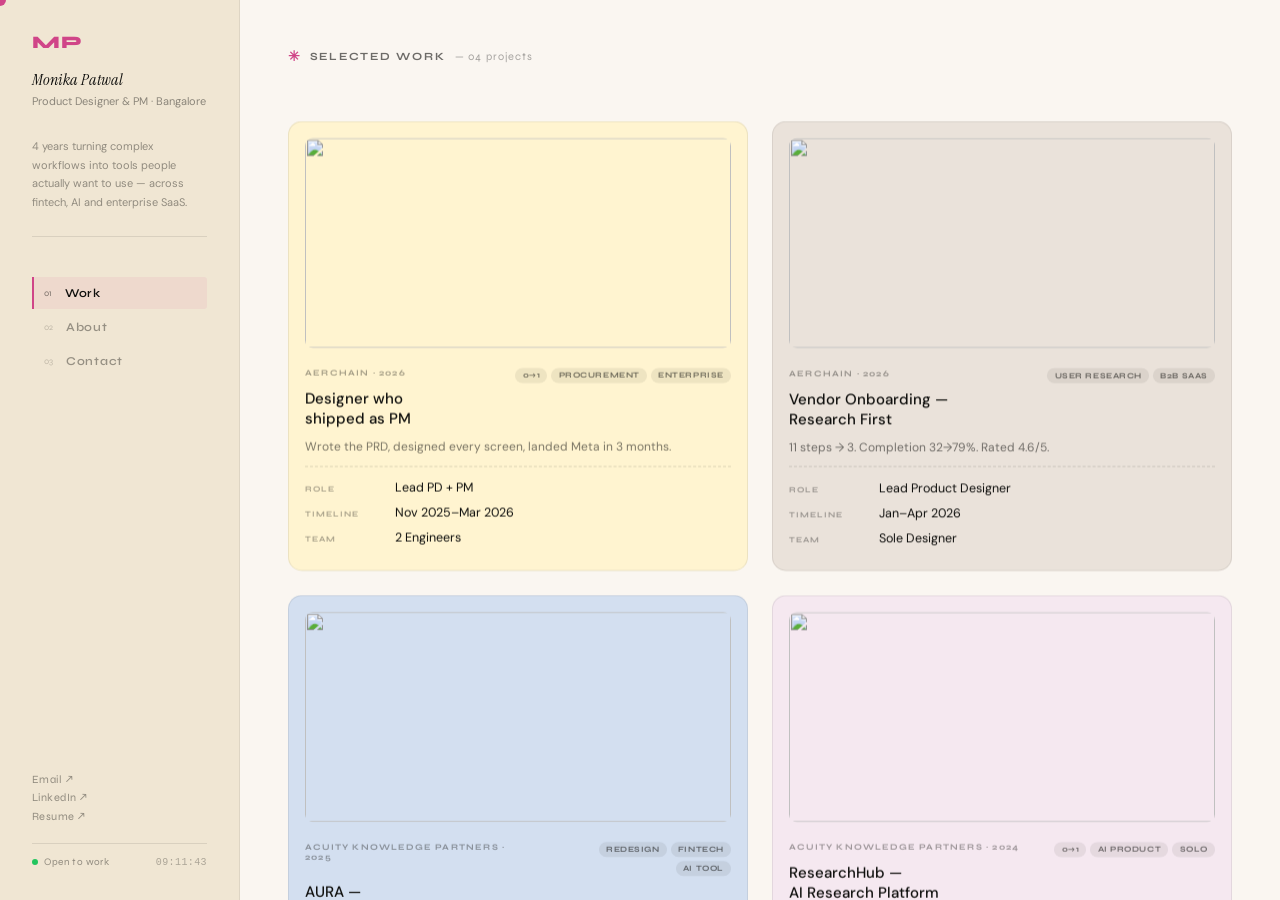
==== commit 153ebbb8: "Remove journey progress bar from case study Co-Authored-By: Claude Sonnet 4.6 <noreply@anthropic.com" ====
--- a/index.html
+++ b/index.html
@@ -8,7 +8,7 @@
   <link rel="preconnect" href="https://fonts.googleapis.com">
   <link rel="preconnect" href="https://fonts.gstatic.com" crossorigin>
   <link href="https://fonts.googleapis.com/css2?family=Caveat:wght@400;500&family=Instrument+Serif:ital@0;1&family=Syne:wght@400;600;700;800&family=DM+Sans:ital,opsz,wght@0,9..40,300;0,9..40,400;0,9..40,500;1,9..40,300&display=swap" rel="stylesheet">
-  <script type="module" crossorigin src="./assets/index-CObkpNDh.js"></script>
+  <script type="module" crossorigin src="./assets/index-vH1USZZo.js"></script>
   <link rel="stylesheet" crossorigin href="./assets/index-D-yLsDU_.css">
 </head>
 <body>
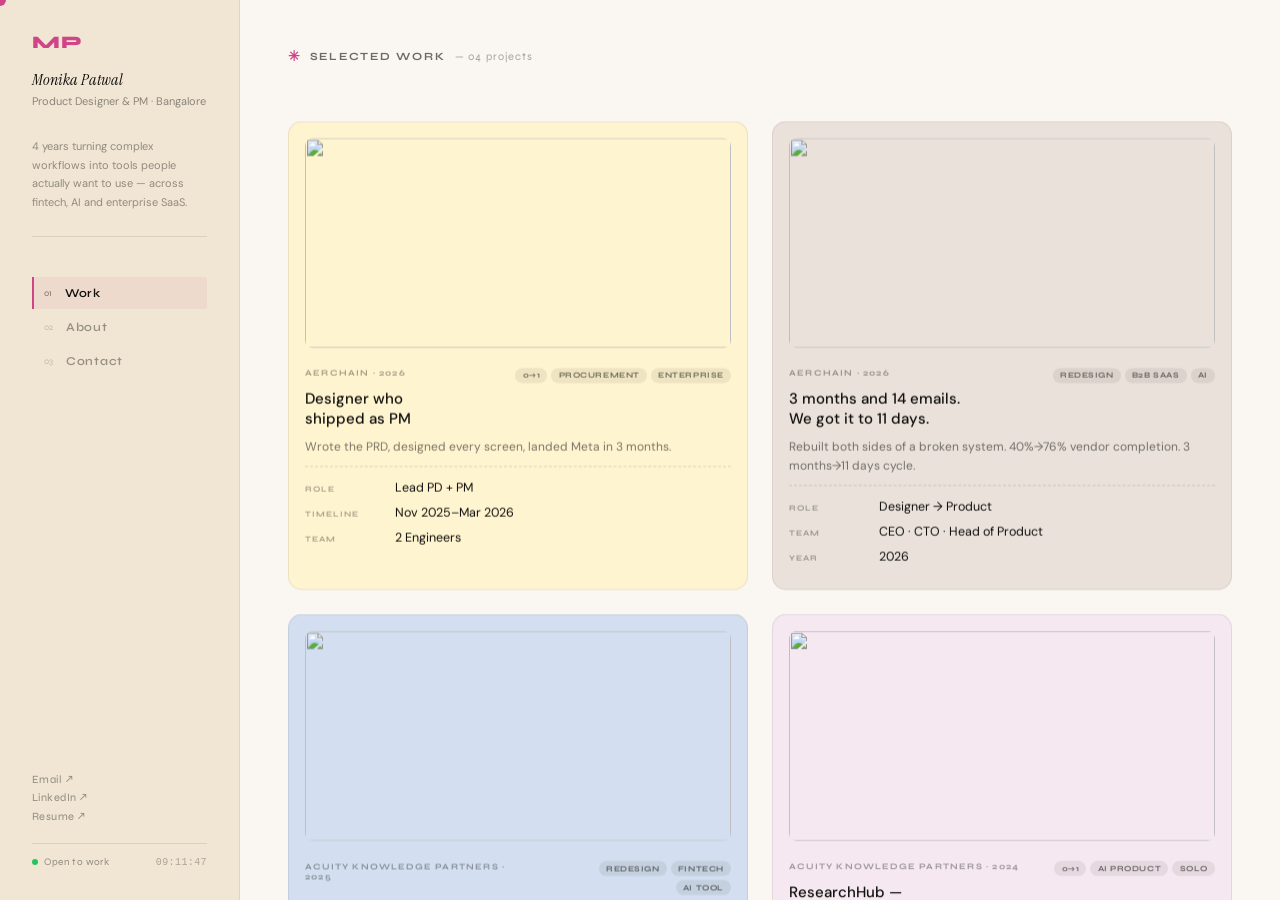
==== commit bcb43c75: "Add vendor onboarding case study v2 — full narrative, 8 sections, new metrics Co-Authored-By: Claude" ====
--- a/index.html
+++ b/index.html
@@ -8,7 +8,7 @@
   <link rel="preconnect" href="https://fonts.googleapis.com">
   <link rel="preconnect" href="https://fonts.gstatic.com" crossorigin>
   <link href="https://fonts.googleapis.com/css2?family=Caveat:wght@400;500&family=Instrument+Serif:ital@0;1&family=Syne:wght@400;600;700;800&family=DM+Sans:ital,opsz,wght@0,9..40,300;0,9..40,400;0,9..40,500;1,9..40,300&display=swap" rel="stylesheet">
-  <script type="module" crossorigin src="./assets/index-vH1USZZo.js"></script>
+  <script type="module" crossorigin src="./assets/index-NkzO02Em.js"></script>
   <link rel="stylesheet" crossorigin href="./assets/index-D-yLsDU_.css">
 </head>
 <body>
@@ -110,24 +110,24 @@
               <div class="card-content-top">
                 <span class="card-eyebrow">Aerchain · 2026</span>
                 <div class="card-tags-row">
-                  <span class="ctag">User Research</span><span class="ctag">B2B SaaS</span>
-                </div>
-              </div>
-              <h2 class="card-heading">Vendor Onboarding —<br>Research First</h2>
+                  <span class="ctag">Redesign</span><span class="ctag">B2B SaaS</span><span class="ctag">AI</span>
+                </div>
+              </div>
+              <h2 class="card-heading">3 months and 14 emails.<br>We got it to 11 days.</h2>
               <div class="card-content-bottom">
-                <p class="card-tagline">11 steps → 3. Completion 32→79%. Rated 4.6/5.</p>
+                <p class="card-tagline">Rebuilt both sides of a broken system. 40%→76% vendor completion. 3 months→11 days cycle.</p>
                 <div class="card-meta-expand">
-                  <div class="card-meta-item"><span class="cm-l">Role</span><span class="cm-v">Lead Product Designer</span></div>
-                  <div class="card-meta-item"><span class="cm-l">Timeline</span><span class="cm-v">Jan–Apr 2026</span></div>
-                  <div class="card-meta-item"><span class="cm-l">Team</span><span class="cm-v">Sole Designer</span></div>
+                  <div class="card-meta-item"><span class="cm-l">Role</span><span class="cm-v">Designer → Product</span></div>
+                  <div class="card-meta-item"><span class="cm-l">Team</span><span class="cm-v">CEO · CTO · Head of Product</span></div>
+                  <div class="card-meta-item"><span class="cm-l">Year</span><span class="cm-v">2026</span></div>
                 </div>
               </div>
             </div>
             <div class="card-stats-panel">
-              <div class="csp-item"><b>79%</b><span>completion rate</span></div>
-              <div class="csp-item"><b>8 min</b><span>avg to complete</span></div>
-              <div class="csp-item"><b>4.6/5</b><span>vendor satisfaction</span></div>
-              <div class="csp-item"><b>−60%</b><span>procurement review time</span></div>
+              <div class="csp-item"><b>76%</b><span>completion rate</span></div>
+              <div class="csp-item"><b>11 days</b><span>onboarding cycle</span></div>
+              <div class="csp-item"><b>14→3</b><span>emails per vendor</span></div>
+              <div class="csp-item"><b>34 min</b><span>buyer review time</span></div>
             </div>
           </article>
 
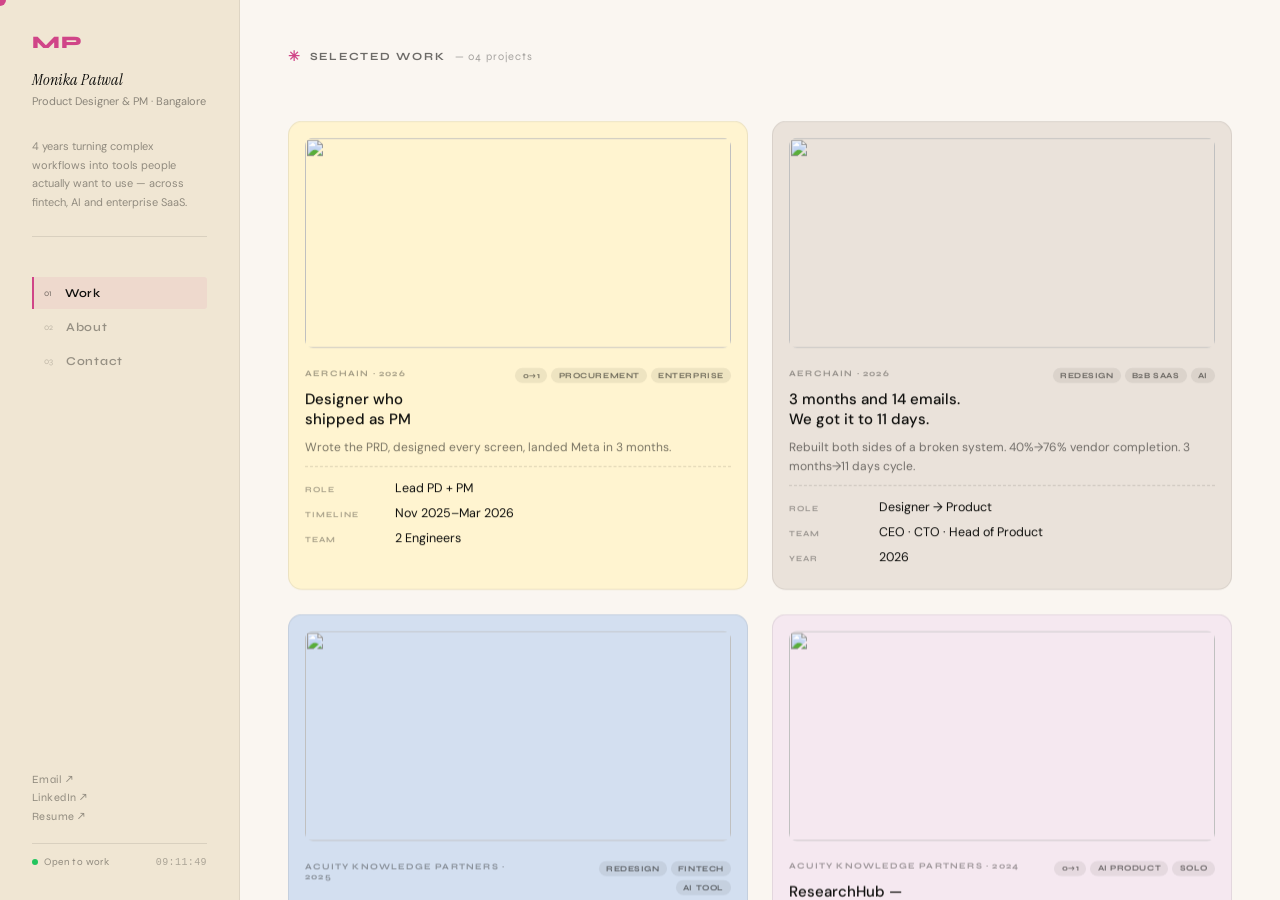
==== commit fc1ea486: "Image placeholders — tall dashed zones with icon and caption Co-Authored-By: Claude Sonnet 4.6 <nore" ====
--- a/index.html
+++ b/index.html
@@ -8,8 +8,8 @@
   <link rel="preconnect" href="https://fonts.googleapis.com">
   <link rel="preconnect" href="https://fonts.gstatic.com" crossorigin>
   <link href="https://fonts.googleapis.com/css2?family=Caveat:wght@400;500&family=Instrument+Serif:ital@0;1&family=Syne:wght@400;600;700;800&family=DM+Sans:ital,opsz,wght@0,9..40,300;0,9..40,400;0,9..40,500;1,9..40,300&display=swap" rel="stylesheet">
-  <script type="module" crossorigin src="./assets/index-NkzO02Em.js"></script>
-  <link rel="stylesheet" crossorigin href="./assets/index-D-yLsDU_.css">
+  <script type="module" crossorigin src="./assets/index-IeHqa_tk.js"></script>
+  <link rel="stylesheet" crossorigin href="./assets/index-BVbdgzzl.css">
 </head>
 <body>
 
--- a/assets/index-BVbdgzzl.css
+++ b/assets/index-BVbdgzzl.css
@@ -0,0 +1 @@
+@import "https://fonts.googleapis.com/css2?family=Cormorant+Garamond:ital,wght@0,300;0,400;0,500;1,300;1,400&display=swap";:root{--cream:#faf6f1;--ink:#0f0f0d;--ink-60:#0f0f0d99;--ink-35:#0f0f0d59;--ink-15:#0f0f0d1a;--pink:#d04588;--blue:#678dd4;--yellow:#fedf8a;--tan:#caac95;--greige:#d9cbc3;--card-bg:#eae2da;--lp-w:240px;--lp-dark:#f0e6d3;--lp-light:#faf6f1;--ao-bg:#faf6f1;--ao-card:#f2ebe4;--ao-border:#d0458822;--ao-ink:#1a0810;--serif:"Instrument Serif", Georgia, serif;--syne:"Syne", sans-serif;--body:"DM Sans", sans-serif}*,:before,:after{box-sizing:border-box;margin:0;padding:0}html{-webkit-font-smoothing:antialiased;font-size:16px}body{background:var(--cream);color:var(--ink);font-family:var(--body);cursor:none;overflow:hidden}a{color:inherit;text-decoration:none}button{cursor:none;font-family:var(--syne);background:0 0;border:none;padding:0}strong{font-weight:600}.cursor-dot{z-index:9999;background:var(--pink);pointer-events:none;border-radius:50%;justify-content:center;align-items:center;width:12px;height:12px;transition:width .32s cubic-bezier(.16,1,.3,1),height .32s cubic-bezier(.16,1,.3,1),border-radius .32s cubic-bezier(.16,1,.3,1);display:flex;position:fixed;overflow:hidden}.cursor-dot-label{font-family:var(--syne);letter-spacing:.06em;color:#fff;white-space:nowrap;opacity:0;pointer-events:none;font-size:11px;font-weight:700;transition:opacity .15s,transform .15s;transform:scale(.8)}body.cursor-view .cursor-dot{background:var(--pink);border-radius:100px;width:168px;height:46px}body.cursor-view .cursor-dot-label{opacity:1;transition-delay:.12s;transform:scale(1)}.cursor-ring,.cursor-label{display:none}.load-wipe{z-index:8000;background:var(--ink);transform-origin:top;position:fixed;inset:0}.asterisk{color:var(--pink);font-family:var(--syne);font-size:14px;font-weight:800;display:inline-block}.shell{width:100vw;height:100vh;display:flex;overflow:hidden}.left-panel{width:var(--lp-w);min-width:var(--lp-w);background:var(--lp-dark);height:100vh;color:var(--ink);z-index:10;border-right:1px solid #0f0f0d14;flex-direction:column;flex-shrink:0;padding:2rem;display:flex;position:relative}.lp-top{border-bottom:1px solid #0f0f0d1a;flex-direction:column;gap:1rem;padding-bottom:1.5rem;display:flex}.lp-logo{font-family:var(--syne);letter-spacing:.06em;color:var(--pink);font-size:1.1rem;font-weight:800}.lp-nav{flex-direction:column;gap:.15rem;margin:2.5rem 0;display:flex}.lp-nav-link{color:#0f0f0d66;font-family:var(--syne);letter-spacing:.06em;will-change:transform;border-left:2px solid #0000;border-radius:0 3px 3px 0;align-items:center;gap:.75rem;padding:.55rem .6rem;font-size:12px;font-weight:600;transition:color .22s,border-color .22s,background .22s;display:flex}.lp-nav-link:hover,.lp-nav-link.active{color:var(--ink);border-color:var(--pink);background:#d0458814}.nav-num{opacity:.5;font-size:9px;font-weight:400}.lp-bottom{flex-direction:column;gap:1.25rem;margin-top:auto;display:flex}.lp-name{font-family:var(--serif);color:var(--ink);margin-bottom:.2rem;font-size:1rem;font-style:italic}.lp-role{font-family:var(--body);color:#0f0f0d73;margin-bottom:.7rem;font-size:11px;line-height:1.5}.lp-bio{font-family:var(--body);color:#0f0f0d6b;font-size:11px;line-height:1.7}.lp-links{flex-direction:column;gap:.35rem;display:flex}.lp-link{font-family:var(--syne);color:#0f0f0d6b;letter-spacing:.04em;font-size:11px;transition:color .2s}.lp-link:hover{color:var(--pink)}.lp-footer{border-top:1px solid #0f0f0d1a;justify-content:space-between;align-items:center;padding-top:.75rem;display:flex}.lp-status{font-family:var(--syne);color:#0f0f0d6b;letter-spacing:.04em;align-items:center;gap:.4rem;font-size:10px;display:flex}.status-dot{background:#22c55e;border-radius:50%;flex-shrink:0;width:6px;height:6px;animation:2s ease-in-out infinite pulse-green}@keyframes pulse-green{0%,to{box-shadow:0 0 #22c55e80}50%{box-shadow:0 0 0 4px #22c55e00}}.lp-clock{color:#0f0f0d4d;letter-spacing:.04em;font-family:DM Mono,Courier New,monospace;font-size:10px}.right-panel{flex:1;height:100vh;position:relative;overflow:hidden}.rp-inner{will-change:transform}.rp-section{padding:3rem}.section-eyebrow{align-items:center;gap:.6rem;margin-bottom:3.5rem;display:flex}.section-label{font-family:var(--syne);text-transform:uppercase;letter-spacing:.16em;color:var(--ink-60);font-size:11px;font-weight:700}.section-count{font-family:var(--syne);color:var(--ink-35);letter-spacing:.1em;font-size:11px}.cards-list{grid-template-columns:1fr 1fr;align-items:stretch;gap:1.5rem;display:grid;position:relative}.card{background:var(--card-bg,#eae2da);cursor:none;will-change:transform;border:1px solid #0f0f0d14;border-radius:14px;flex-direction:column;transition:box-shadow .35s,transform .35s;display:flex;position:relative;overflow:hidden}.card:hover{box-shadow:0 16px 52px #0f0f0d24,0 4px 16px #0f0f0d12}.card-blob,.blob-wrap,.card-stats-panel,.card-img-overlay,.card-pixel-canvas,.card-glare,.card-ghost,.card:before{display:none}.card-img-layer{z-index:1;border-radius:8px;flex-shrink:0;height:210px;margin:1rem 1rem .75rem;position:relative;overflow:hidden}.card-img-layer img{object-fit:cover;object-position:center top;width:100%;height:100%;transition:transform .6s}.card:hover .card-img-layer img{transform:scale(1.04)}.card-cta{background:var(--pink);color:#fff;font-family:var(--syne);letter-spacing:.1em;text-transform:uppercase;opacity:0;z-index:5;pointer-events:none;white-space:nowrap;border-radius:100px;padding:.45rem 1rem;font-size:9px;font-weight:700;transition:opacity .22s,transform .22s;position:absolute;bottom:.75rem;right:.75rem;transform:translateY(4px)}.card:hover .card-cta{opacity:1;transform:translateY(0)}@keyframes imgPan{0%{transform:scale(1.06)}to{transform:scale(1)}}.card-content{background:0 0;flex-direction:column;gap:.4rem;max-width:100%;height:auto;padding:.5rem 1rem 1.25rem;display:flex;position:static;overflow:visible}.card-content-top{justify-content:space-between;align-items:flex-start;gap:.5rem;display:flex}.card-eyebrow{font-family:var(--syne);letter-spacing:.14em;text-transform:uppercase;color:#0f0f0d61;font-size:8.5px;font-weight:700}.card-tags-row{flex-wrap:wrap;justify-content:flex-end;gap:.25rem;display:flex}.ctag{font-family:var(--syne);letter-spacing:.07em;text-transform:uppercase;color:#0f0f0d8c;background:#0f0f0d12;border:none;border-radius:100px;padding:.18rem .45rem;font-size:8px;font-weight:700}.card-heading{font-family:var(--body);color:var(--ink);font-size:15px;font-style:normal;font-weight:500;line-height:1.35}.card-content-bottom{margin-top:.1rem}.card-tagline{font-family:var(--body);color:#0f0f0d8c;font-size:12px;line-height:1.6}.card-meta-expand{opacity:1;border-top:1px dashed #0f0f0d24;flex-direction:column;gap:0;margin-top:.55rem;padding-top:.55rem;display:flex}.card-meta-item{border-bottom:none;align-items:baseline;gap:0;padding:.28rem 0;display:flex}.cm-l{font-family:var(--syne);letter-spacing:.12em;text-transform:uppercase;color:#0f0f0d59;flex-shrink:0;min-width:90px;font-size:8px;font-weight:700}.cm-v{font-family:var(--body);color:var(--ink);font-size:12.5px;font-weight:400}.journey-section{padding:5rem 0 0;overflow:hidden}.journey-eyebrow{font-family:var(--syne);text-transform:uppercase;letter-spacing:.15em;color:var(--ink-35);align-items:center;gap:.5rem;margin-bottom:3rem;padding:0 4.5rem;font-size:11px;font-weight:600;display:flex}.journey-carousel-wrap{height:390px;position:relative;overflow:hidden}.journey-track{will-change:transform;height:100%;display:flex}.jslide{flex:0 0 100%;align-items:center;display:flex}.jslide-text{flex-direction:column;flex:0 0 38%;gap:1rem;padding:0 2rem 0 4.5rem;display:flex}.jslide-photos{flex:1;height:390px;position:relative;overflow:visible}.jp-photo{will-change:transform, opacity;cursor:default;-webkit-user-select:none;user-select:none;background:#fff;border-radius:6px;padding:9px;transition:box-shadow .25s;position:absolute;box-shadow:0 8px 32px #0f0f0d21,0 2px 8px #0f0f0d12}.jp-photo:hover{box-shadow:0 20px 60px #0f0f0d38,0 6px 18px #0f0f0d1a}.jp-photo img{aspect-ratio:3/2;object-fit:cover;object-position:center top;pointer-events:none;-webkit-user-select:none;user-select:none;border-radius:3px;width:100%;display:block}.jp-annotation{color:var(--ink-60);pointer-events:none;white-space:nowrap;z-index:10;font-family:Caveat,cursive;font-size:16px;position:absolute}.jt-years{font-family:var(--syne);letter-spacing:.18em;text-transform:uppercase;color:var(--pink);font-size:10px;font-weight:700}.jt-company{font-family:var(--serif);color:var(--ink);margin:0;font-size:clamp(34px,3.8vw,52px);font-style:italic;font-weight:400;line-height:1.02}.jt-desc{font-family:var(--body);color:var(--ink-60);max-width:320px;font-size:14px;line-height:1.75}.jt-role{font-family:var(--syne);letter-spacing:.13em;text-transform:uppercase;color:var(--ink-35);font-size:10px;font-weight:600}.journey-strip-wrap{flex-direction:column;align-items:center;margin-top:1.25rem;padding-bottom:3rem;display:flex}.jstrip-label{text-align:center;flex-direction:column;align-items:center;gap:2px;min-height:2.4rem;margin-bottom:.75rem;display:flex}.jsl-years{font-family:var(--syne);letter-spacing:.18em;text-transform:uppercase;color:var(--pink);font-size:9px;font-weight:700;display:block}.jsl-company{font-family:var(--serif);color:var(--ink);letter-spacing:.01em;font-size:18px;font-style:italic;line-height:1.1;display:block}.journey-strip{gap:5px;width:66%;height:90px;display:flex;-webkit-mask-image:linear-gradient(90deg,#0000 0%,#000 14% 86%,#0000 100%);mask-image:linear-gradient(90deg,#0000 0%,#000 14% 86%,#0000 100%)}.jstrip-frame{cursor:pointer;border-radius:10px;flex:1;transition:flex .5s cubic-bezier(.34,1.2,.64,1);position:relative;overflow:hidden}.jstrip-frame--active{flex:3}.jstrip-frame img{object-fit:cover;pointer-events:none;width:100%;height:100%;transition:transform .5s;display:block;position:absolute;inset:0}.jstrip-frame--active img{transform:scale(1.05)}.jstrip-frame:after{content:"";background:var(--pink);transform-origin:0;z-index:2;border-radius:10px 10px 0 0;height:2.5px;transition:transform .4s;position:absolute;top:0;left:0;right:0;transform:scaleX(0)}.jstrip-frame--active:after{transform:scaleX(1)}.contact-section{background:var(--cream);flex-direction:column;justify-content:center;min-height:55vh;display:flex}.contact-eyebrow{font-family:var(--syne);text-transform:uppercase;letter-spacing:.15em;color:var(--ink-35);align-items:center;gap:.5rem;margin-bottom:1.75rem;font-size:11px;font-weight:600;display:flex}.contact-headline{font-family:var(--serif);color:var(--ink);flex-wrap:wrap;gap:.25em;margin-bottom:2.5rem;font-size:clamp(36px,4.5vw,64px);font-style:italic;line-height:1.1;display:flex}.mag-word{will-change:transform;display:inline-block}.italic-word{color:var(--pink)}.contact-links{gap:2rem;margin-bottom:5rem;display:flex}.contact-link{font-family:var(--syne);letter-spacing:.1em;text-transform:uppercase;color:var(--ink);border-bottom:1px solid #0f0f0d40;padding-bottom:2px;font-size:12px;font-weight:700;transition:color .2s,border-color .2s}.contact-link:hover{color:var(--pink);border-color:var(--pink)}.site-footer{font-family:var(--syne);color:var(--ink-35);letter-spacing:.06em;border-top:1px solid var(--ink-15);justify-content:space-between;padding-top:1.5rem;font-size:10px;display:flex}.cs-overlay{z-index:5000;background:var(--cream);pointer-events:none;display:none;position:fixed;inset:0}.cs-overlay.is-open{pointer-events:all}.cs-shell{height:100vh;display:flex;overflow:hidden}.cs-toc{background:var(--lp-dark);border-right:none;flex-direction:column;flex-shrink:0;width:260px;min-width:260px;height:100%;padding:2.5rem 1.75rem;display:flex;overflow-y:auto}.cs-home-btn{font-family:var(--syne);letter-spacing:.1em;text-transform:uppercase;color:#0f0f0d61;text-align:left;margin-bottom:2.5rem;font-size:10px;font-weight:700;transition:color .2s}.cs-home-btn:hover{color:var(--ink)}.cs-toc-label{font-family:var(--syne);text-transform:uppercase;letter-spacing:.16em;color:#0f0f0d4d;margin-bottom:1rem;font-size:9px;font-weight:700}.cs-toc-nav{flex-direction:column;flex:1;gap:.05rem;display:flex}.cs-toc-link{font-family:var(--syne);color:#0f0f0d6b;cursor:none;border-left:2px solid #0000;padding:.55rem .75rem;font-size:11.5px;font-weight:500;transition:color .2s,border-color .2s;display:block}.cs-toc-link:hover{color:var(--ink);border-left-color:#0f0f0d26}.cs-toc-link.active{color:var(--ink);border-left-color:var(--pink);font-weight:600}.cs-top-btn{font-family:var(--syne);letter-spacing:.1em;text-transform:uppercase;color:#0f0f0d4d;text-align:left;margin-top:2rem;font-size:10px;font-weight:700;transition:color .2s}.cs-top-btn:hover{color:var(--ink)}.cs-main{background:var(--cream);flex:1;height:100%;overflow-y:auto}.cs-hero-img{background:var(--cover-bg,#e3eaf2);justify-content:center;align-items:center;width:100%;height:380px;display:flex;position:relative;overflow:hidden}.cs-cover-initial-large{font-family:var(--serif);color:var(--cover-accent,#7ba7d4);opacity:.35;-webkit-user-select:none;user-select:none;font-size:clamp(80px,12vw,160px);font-style:italic;line-height:1}.cs-cover-tags-overlay{gap:.5rem;display:flex;position:absolute;bottom:1.75rem;left:2rem}.cs-cover-tag{font-family:var(--syne);letter-spacing:.08em;text-transform:uppercase;color:#0f0f0db3;-webkit-backdrop-filter:blur(8px);backdrop-filter:blur(8px);background:#ffffffbf;border-radius:100px;padding:.35rem .9rem;font-size:10px;font-weight:700}.cs-cover-num-overlay{font-family:var(--syne);letter-spacing:.1em;color:#0f0f0d40;font-size:11px;font-weight:700;position:absolute;bottom:1.75rem;right:2rem}.cs-header{max-width:780px;padding:2.5rem 3.5rem 0}.cs-header-tags{flex-wrap:wrap;gap:.5rem;margin-bottom:1.25rem;display:flex}.cs-htag{font-family:var(--syne);letter-spacing:.08em;text-transform:uppercase;color:#0f0f0d8c;border:1px solid #0f0f0d26;border-radius:100px;padding:.3rem .85rem;font-size:10px;font-weight:700}.cs-title{font-family:var(--serif);color:var(--ink);margin-bottom:1.25rem;font-size:clamp(28px,4vw,52px);font-style:italic;line-height:1.1}.cs-title-asterisk{color:var(--pink);margin-right:.4rem}.cs-intro{font-family:var(--body);color:#0f0f0da6;max-width:640px;margin-bottom:2rem;font-size:16px;line-height:1.8}.cs-intro strong{color:var(--ink)}.cs-meta-band{background:var(--pink);border-radius:12px;grid-template-columns:repeat(4,1fr);margin:0 3.5rem;display:grid;overflow:hidden}.cs-meta-col{border-right:1px solid #ffffff26;flex-direction:column;gap:.35rem;padding:1.5rem 1.75rem;display:flex}.cs-meta-col:last-child{border-right:none}.cs-meta-lbl{font-family:var(--syne);letter-spacing:.16em;text-transform:uppercase;color:#ffffff8c;font-size:8px;font-weight:700}.cs-meta-val{font-family:var(--body);color:#fff;font-size:13.5px;font-weight:400;line-height:1.45}.cs-sec-heading{font-family:var(--serif);color:var(--ink);max-width:600px;margin-bottom:1.5rem;font-size:clamp(24px,3vw,38px);font-style:italic;line-height:1.15}.cs-sec-body{font-family:var(--body);color:#0f0f0da6;max-width:640px;font-size:15px;line-height:1.85}.cs-img-block .cs-img-icon{background:#0f0f0d12;border-radius:50%;flex-shrink:0;justify-content:center;align-items:center;width:40px;height:40px;display:flex}.cs-img-block .cs-img-icon svg{stroke:#0f0f0d4d;fill:none;stroke-width:1.5px;width:18px;height:18px}.cs-img-block .cs-img-tag{font-family:var(--syne);letter-spacing:.12em;text-transform:uppercase;color:#0f0f0d40;margin-bottom:.25rem;font-size:9px;font-weight:700}.cs-img-placeholder{flex-direction:column;justify-content:center;align-items:center;gap:.5rem;height:260px;display:flex}.cs-img-placeholder-label{font-family:var(--syne);letter-spacing:.14em;text-transform:uppercase;color:#0f0f0d33;font-size:9px;font-weight:700}.cs-insight{border-left:3px solid var(--pink);font-family:var(--body);color:#0f0f0db3;background:#d045880d;border-radius:0 8px 8px 0;margin-top:1.5rem;padding:1.25rem 1.5rem;font-size:14px;line-height:1.7}.cs-two-col{grid-template-columns:1fr 1fr;gap:1rem;margin-top:2rem;display:grid}.cs-two-col .cs-img-block{margin-top:0}.cs-img-block--photo{background:0 0;border:1px solid #0f0f0d14;border-radius:12px;margin-top:2rem;overflow:hidden}.cs-img-block--photo img{object-fit:cover;object-position:top;border-radius:12px 12px 0 0;width:100%;max-height:480px;display:block}.cs-img-block--photo .cs-img-caption{font-family:var(--serif);color:#0f0f0d66;background:#ffffff80;border-top:1px solid #0f0f0d14;padding:.85rem 1.5rem;font-size:13px;font-style:italic}.cs-next{cursor:none;background:#d9cbc3;border:1px solid #0f0f0d14;border-radius:12px;justify-content:space-between;align-items:center;margin:0 3.5rem 4rem;padding:1.75rem 2.25rem;transition:background .22s;display:flex}.cs-next-btn{cursor:none;background:0 0;justify-content:space-between;align-items:center;width:100%;display:flex}.cs-company-label{font-family:var(--syne);letter-spacing:.18em;text-transform:uppercase;color:#0f0f0d59;margin-bottom:.75rem;font-size:10px;font-weight:700;display:block}.cs-hero-initial{font-family:var(--serif);opacity:.3;-webkit-user-select:none;user-select:none;pointer-events:none;font-size:clamp(80px,14vw,180px);font-style:italic;line-height:1}.cs-img-label{min-height:360px;font-family:var(--serif);color:#0f0f0d59;text-align:center;flex-direction:column;justify-content:center;align-items:center;gap:.75rem;padding:2.5rem 2rem;font-size:13px;font-style:italic;display:flex}.cs-header .cs-tags{flex-wrap:wrap;gap:.5rem;margin-bottom:2rem;display:flex}.cs-header .ctag{color:#0f0f0d99;-webkit-backdrop-filter:none;backdrop-filter:none;background:#0f0f0d12}.cs-hero-band{justify-content:space-between;align-items:center;gap:2rem;width:100%;min-height:320px;padding:3rem 3.5rem;display:flex;position:relative;overflow:hidden}.cs-hero-band:after{content:"";pointer-events:none;background:linear-gradient(120deg,#ffffff2e 0%,#0000 60%);position:absolute;inset:0}.cs-hero-text{z-index:1;flex:1;position:relative}.cs-hero-text .cs-company-label{color:#0f0f0d80;margin-bottom:.6rem}.cs-hero-text .cs-title{margin-bottom:1rem}.cs-hero-text .cs-tags{flex-wrap:wrap;gap:.5rem;display:flex}.cs-hero-text .ctag{-webkit-backdrop-filter:blur(6px);backdrop-filter:blur(6px);background:#fff9}.cs-hero-thumb{z-index:1;border-radius:12px;width:340px;min-width:280px;position:relative;overflow:hidden;box-shadow:0 12px 40px #0f0f0d2e}.cs-hero-thumb img{width:100%;display:block}.cs-impact-strip{background:var(--ink);grid-template-columns:repeat(4,1fr);display:grid}.cs-impact-item{border-right:1px solid #f5f0e814;flex-direction:column;gap:.2rem;padding:2rem 2rem 1.75rem;display:flex}.cs-impact-item:last-child{border-right:none}.cs-impact-num{font-family:var(--serif);font-size:clamp(32px,4vw,52px);font-style:italic;font-weight:400;line-height:1}.cs-impact-lbl{font-family:var(--syne);letter-spacing:.12em;text-transform:uppercase;color:#f5f0e8cc;margin-top:.25rem;font-size:10px;font-weight:700}.cs-impact-sub{font-family:var(--body);color:#f5f0e859;font-size:11px;line-height:1.4}.cs-meta-row{border-bottom:1px solid #0f0f0d14;gap:0;display:flex}.cs-meta-pill{border-right:1px solid #0f0f0d14;flex-direction:column;gap:.2rem;padding:1.25rem 2rem;display:flex}.cs-meta-pill:last-child{border-right:none}.cs-meta-pill-lbl{font-family:var(--syne);letter-spacing:.16em;text-transform:uppercase;color:#0f0f0d4d;font-size:8px;font-weight:700}.cs-meta-pill-val{font-family:var(--body);color:var(--ink);font-size:13px;font-weight:500}.cs-overview-block{background:#0f0f0d05;border-bottom:1px solid #0f0f0d14;padding:2.5rem 3.5rem}.cs-overview-text{font-family:var(--body);color:#0f0f0db3;max-width:680px;font-size:16px;line-height:1.85}.cs-journey-bar{border-bottom:1px solid #0f0f0d14;align-items:center;gap:0;padding:1.5rem 3.5rem;display:flex;overflow-x:auto}.cs-journey-step{cursor:none;flex-direction:column;flex-shrink:0;align-items:center;gap:.4rem;display:flex}.cs-journey-dot{background:#0f0f0d26;border-radius:50%;width:8px;height:8px;transition:background .22s,transform .22s}.cs-journey-step:hover .cs-journey-dot,.cs-journey-step--active .cs-journey-dot{background:var(--pink);transform:scale(1.4)}.cs-journey-label{font-family:var(--syne);letter-spacing:.1em;text-transform:uppercase;color:#0f0f0d59;white-space:nowrap;font-size:9px;font-weight:700;transition:color .22s}.cs-journey-step:hover .cs-journey-label,.cs-journey-step--active .cs-journey-label{color:var(--pink)}.cs-journey-line{background:#0f0f0d1f;flex:1;min-width:3rem;height:1px}.cs-sections{padding:0 3.5rem 5rem}.cs-sec{border-bottom:1px solid #0f0f0d12;padding:3.5rem 0;scroll-margin-top:1.5rem}.cs-sec:last-child{border-bottom:none}.cs-sec-label{font-family:var(--syne);letter-spacing:.2em;text-transform:uppercase;color:#0f0f0d4d;margin-bottom:.75rem;font-size:9px;font-weight:700;display:block}.cs-sec-heading{font-family:var(--serif);color:var(--ink);margin-bottom:2rem;font-size:clamp(22px,2.8vw,36px);font-style:italic;line-height:1.15}.cs-sec-layout{grid-template-columns:1fr 280px;align-items:start;gap:2.5rem;display:grid}.cs-sec-body{font-family:var(--body);color:#0f0f0da6;font-size:15px;line-height:1.9}.cs-sec-body p{margin-bottom:1rem}.cs-sec-body p:last-child{margin-bottom:0}.cs-sec-aside{flex-direction:column;gap:1rem;display:flex}.cs-insight-card{background:var(--cream);border:1px solid #0f0f0d17;border-left:3px solid var(--pink);border-radius:0 10px 10px 0;flex-direction:column;gap:.75rem;padding:1.25rem 1.5rem;display:flex}.cs-insight-icon{font-family:var(--serif);color:var(--pink);opacity:.6;font-size:28px;line-height:1}.cs-insight-text{font-family:var(--body);color:#0f0f0db3;font-size:13px;font-style:italic;line-height:1.7}.cs-sec--outcome{background:0 0}.cs-outcome-grid{border:1px solid #0f0f0d17;border-radius:14px;grid-template-columns:repeat(4,1fr);gap:0;margin-bottom:2.5rem;display:grid;overflow:hidden}.cs-outcome-stat{background:#0f0f0d05;border-right:1px solid #0f0f0d12;flex-direction:column;gap:.2rem;padding:1.75rem 1.5rem;display:flex}.cs-outcome-stat:last-child{border-right:none}.cs-outcome-num{font-family:var(--serif);font-size:clamp(28px,3.5vw,44px);font-style:italic;line-height:1}.cs-outcome-lbl{font-family:var(--syne);letter-spacing:.12em;text-transform:uppercase;color:#0f0f0d8c;margin-top:.3rem;font-size:9px;font-weight:700}.cs-outcome-sub{font-family:var(--body);color:#0f0f0d59;margin-top:.1rem;font-size:11px;line-height:1.4}.cs-sec-body--outcome{max-width:640px;font-size:15px}.cs-img-block{background:var(--cover-bg,#eae4d9);border:1.5px dashed #0f0f0d2e;border-radius:12px;margin-top:2rem;overflow:hidden}.cs-img-block--photo{background:0 0;margin-top:2rem}.cs-img-block--photo img{object-fit:cover;object-position:top;width:100%;max-height:500px;display:block}.cs-img-caption{font-family:var(--serif);color:#0f0f0d66;background:#ffffff80;border-top:1px solid #0f0f0d14;padding:.85rem 1.5rem;font-size:13px;font-style:italic}.cs-img-label{min-height:220px;font-family:var(--serif);color:#0f0f0d66;align-items:flex-end;padding:1rem 1.5rem;font-size:13px;font-style:italic;display:flex}.cs-next{cursor:none;background:#d9cbc3;border:1px solid #0f0f0d14;border-radius:14px;margin:2rem 0 0;padding:1.75rem 2.25rem;transition:background .22s}.cs-next:hover{background:#d0458814;border-color:#d0458833}.cs-next-label{font-family:var(--syne);letter-spacing:.12em;text-transform:uppercase;color:#0f0f0d4d;margin-bottom:.4rem;font-size:9px;display:block}.cs-next-btn{cursor:none;justify-content:space-between;align-items:center;width:100%;display:flex}.cs-next-title{font-family:var(--serif);color:var(--ink);font-size:1.2rem;font-style:italic}.cs-next-arrow{color:var(--pink);font-size:1.4rem;transition:transform .22s}.cs-next:hover .cs-next-arrow{transform:translate(4px,-4px)}.cs-company-label{font-family:var(--syne);letter-spacing:.18em;text-transform:uppercase;color:#0f0f0d59;font-size:10px;font-weight:700;display:block}.cs-hero-initial{font-family:var(--serif);opacity:.25;-webkit-user-select:none;user-select:none;font-size:clamp(80px,14vw,180px);font-style:italic;line-height:1}.cs-toc-link{align-items:center;gap:.6rem;display:flex}.cs-toc-num{font-family:var(--syne);letter-spacing:.1em;color:#faf6f133;min-width:1.8rem;font-size:9px;font-weight:700}.cs-toc-text{flex:1}.cs-toc-link.active .cs-toc-num{color:var(--pink)}.about-overlay{z-index:4500;pointer-events:none;background:#faf6f1;flex-direction:column;display:flex;position:fixed;inset:0;overflow:hidden;transform:translateY(100%)}.about-overlay.is-open{pointer-events:all}.ao-nav{z-index:10;background:#faf6f1;border-bottom:1px solid #0f0f0d1a;flex-shrink:0;justify-content:space-between;align-items:center;padding:1.1rem 3rem;display:flex}.ao-back{font-family:var(--syne);letter-spacing:.1em;text-transform:uppercase;color:#0f0f0d59;font-size:10px;font-weight:700;transition:color .2s}.ao-back:hover{color:var(--pink)}.ao-logo{font-family:var(--syne);color:#0f0f0d40;font-size:1rem;font-weight:800}.ao-body{background:#faf6f1;flex:1;overflow-y:auto}.ao-opener{border-bottom:1px solid #0f0f0d1a;gap:0;min-height:520px;display:flex}.ao-opener-left{border-right:1px solid #0f0f0d1a;flex-direction:column;flex:1;justify-content:flex-end;padding:5rem 4rem 4rem 5rem;display:flex}.ao-eyebrow{font-family:var(--syne);letter-spacing:.16em;text-transform:uppercase;color:#0f0f0d59;align-items:center;gap:.5rem;margin-bottom:2rem;font-size:10px;font-weight:700;display:flex}.ao-asterisk{color:var(--pink)}.ao-headline{font-family:var(--serif);color:#15120b;max-width:640px;margin-bottom:1.5rem;font-size:clamp(40px,5.5vw,76px);font-style:italic;line-height:1.05}.ao-headline em{color:var(--pink)}.ao-sub{font-family:var(--body);color:#0f0f0d80;max-width:480px;font-size:15px;line-height:1.75}.ao-opener-photo{flex-direction:column;flex-shrink:0;width:340px;display:flex}.ao-photo-frame{background:var(--greige);flex:1;justify-content:center;align-items:center;display:flex;position:relative}.ao-photo-label{font-family:var(--syne);letter-spacing:.14em;text-transform:uppercase;color:#0f0f0d33;font-size:9px;font-weight:700}.ao-photo-caption{font-family:var(--serif);color:#0f0f0d59;background:#faf6f1;border-top:1px solid #0f0f0d1a;padding:.75rem 1.25rem;font-size:12px;font-style:italic}.ao-rule-row{border-bottom:1px solid #0f0f0d1a;align-items:center;gap:1.5rem;padding:1.25rem 5rem;display:flex}.ao-rule-tag{font-family:var(--syne);letter-spacing:.14em;text-transform:uppercase;color:#0f0f0d4d;white-space:nowrap;font-size:9px;font-weight:700}.ao-rule-line{background:#0f0f0d1a;flex:1;height:1px}.ao-editorial{border-bottom:1px solid #0f0f0d1a;grid-template-columns:1fr 280px;display:grid}.ao-editorial-body{border-right:1px solid #0f0f0d1a;padding:3.5rem 4rem 3.5rem 5rem}.ao-editorial-body p{font-family:var(--body);color:#0f0f0db3;margin-bottom:1.25rem;font-size:16px;line-height:1.9}.ao-editorial-body p:last-child{margin-bottom:0}.ao-editorial-aside{flex-direction:column;gap:2rem;padding:3.5rem 2.5rem;display:flex}.ao-aside-block{flex-direction:column;gap:.3rem;display:flex}.ao-aside-label{font-family:var(--syne);letter-spacing:.16em;text-transform:uppercase;color:#0f0f0d4d;font-size:8px;font-weight:700}.ao-aside-val{font-family:var(--body);color:#0f0f0da6;font-size:13px;line-height:1.5}.ao-numbers{border-bottom:1px solid #0f0f0d1a;align-items:center;display:flex}.ao-num-item{border-right:1px solid #0f0f0d1a;flex-direction:column;flex:1;gap:.3rem;padding:2.5rem 3rem;display:flex}.ao-num-item:last-child{border-right:none}.ao-num{font-family:var(--serif);color:#15120b;font-size:clamp(48px,5.5vw,80px);font-style:italic;line-height:1}.ao-num--accent{color:var(--pink)}.ao-num-lbl{font-family:var(--syne);letter-spacing:.12em;text-transform:uppercase;color:#0f0f0d4d;font-size:9px;font-weight:700}.ao-num-div{display:none}.ao-photo-row{border-bottom:1px solid #0f0f0d1a;grid-template-columns:1fr 1.6fr 1fr;height:340px;display:grid}.ao-photo-cell{background:var(--greige);border-right:1px solid #0f0f0d1a;justify-content:center;align-items:center;display:flex;overflow:hidden}.ao-photo-cell:last-child{border-right:none}.ao-marquee-band{background:var(--ink);border-bottom:1px solid #0f0f0d1a;padding:1.1rem 0;overflow:hidden}.ao-marquee-track{align-items:center;gap:2.5rem;width:max-content;animation:32s linear infinite ao-marquee;display:flex}@keyframes ao-marquee{0%{transform:translate(0)}to{transform:translate(-50%)}}.ao-marquee-track span{font-family:var(--syne);letter-spacing:.14em;text-transform:uppercase;color:#f5f0e88c;white-space:nowrap;font-size:11px;font-weight:700}.ao-mdot{color:var(--pink)!important;font-size:8px!important}.ao-beliefs-section{border-bottom:1px solid #0f0f0d1a}.ao-belief-row--right{flex-direction:row-reverse}.ao-belief-num{font-family:var(--syne);letter-spacing:.12em;color:#0f0f0d33;flex-shrink:0;min-width:24px;font-size:10px;font-weight:700}.ao-belief-quote{font-family:var(--serif);color:#15120b;font-size:clamp(20px,2.5vw,30px);font-style:italic;line-height:1.3}.ao-belief-row--right .ao-belief-quote{text-align:right}.ao-cta-block{background:var(--ink);justify-content:space-between;align-items:center;padding:3rem 5rem;display:flex}.ao-cta-text{font-family:var(--serif);color:var(--cream);font-size:clamp(20px,2.5vw,32px);font-style:italic;line-height:1.2}.ao-cta-links{flex-shrink:0;gap:1rem;margin-left:2rem;display:flex}.ao-cta-btn{font-family:var(--syne);letter-spacing:.1em;text-transform:uppercase;color:var(--cream);border:1px solid #f5f0e840;border-radius:100px;padding:.65rem 1.35rem;font-size:11px;font-weight:700;transition:background .2s,border-color .2s}.ao-cta-btn--fill{background:var(--pink);color:#fff;border-color:var(--pink)}@media (pointer:coarse){.cursor-dot,.cursor-ring,.cursor-label{display:none}body{cursor:auto}button,.card,.ao-gallery{cursor:pointer}}@media (width<=900px){.cards-list{grid-template-columns:1fr}.ao-hero{flex-direction:column;padding:2.5rem 2rem}.ao-hero-photo-wrap{width:200px}.ao-bio-row{flex-direction:column;padding:2rem}.ao-stats-band{flex-wrap:wrap;gap:2rem;margin:0 2rem}.ao-stat-sep{display:none}.ao-bottom-duo{grid-template-columns:1fr;padding:0 2rem 3rem}.ao-gallery-label,.ao-gallery{padding-left:2rem;padding-right:2rem}.ao-cta-block{text-align:center;flex-direction:column;gap:1.5rem;margin:0 2rem 3rem}.ao-cta-links{margin-left:0}}.cs-progress-bar{z-index:10;background:var(--pink);border-radius:0 2px 2px 0;width:0%;height:3px;transition:width 80ms linear;position:sticky;top:0;left:0}.cs-sec{opacity:1}.ao-photo-frame{background:linear-gradient(135deg, var(--greige) 0%, var(--tan) 100%);aspect-ratio:4/5;border:1px solid #0f0f0d1a;border-radius:10px;justify-content:center;align-items:center;min-height:220px;display:flex;position:relative;overflow:hidden}.ao-photo-frame:before{content:"";pointer-events:none;background:linear-gradient(160deg,#ffffff40 0%,#0000 60%);position:absolute;inset:0}.ao-photo-frame:after{content:attr(data-slot);font-family:var(--syne);letter-spacing:.14em;text-transform:uppercase;color:#0f0f0d40;font-size:9px;font-weight:700}.ao-photo-label{display:none}.ao-photo-cell{background:linear-gradient(135deg, var(--greige) 0%, var(--card-bg) 100%);position:relative;overflow:hidden}.ao-photo-cell:before{content:"";pointer-events:none;background:linear-gradient(160deg,#fff3 0%,#0000 55%);position:absolute;inset:0}.ao-beliefs-section{border-bottom:1px solid #0f0f0d1a;padding:5rem}.ao-belief-row{border-bottom:1px solid #0f0f0d12;align-items:flex-start;gap:2rem;padding:2rem 0;display:flex}.ao-belief-row:last-child{border-bottom:none}.ao-belief-row--right{text-align:right;flex-direction:row-reverse}.ao-belief-num{font-family:var(--syne);letter-spacing:.16em;text-transform:uppercase;color:var(--pink);min-width:2rem;padding-top:.5rem;font-size:10px;font-weight:700}.ao-belief-quote{font-family:var(--serif);color:var(--ink);flex:1;font-size:clamp(22px,3.5vw,40px);font-style:italic;line-height:1.2}.ao-cta-block{background:var(--ink);justify-content:space-between;align-items:center;gap:3rem;padding:4rem 5rem;display:flex}.ao-cta-text{font-family:var(--serif);color:var(--cream);flex:1;font-size:clamp(22px,3vw,38px);font-style:italic}.ao-cta-links{flex-shrink:0;gap:.75rem;display:flex}.ao-cta-btn{font-family:var(--syne);letter-spacing:.1em;text-transform:uppercase;color:var(--cream);cursor:none;border:1.5px solid #f5f0e840;border-radius:100px;padding:.85rem 1.5rem;font-size:11px;font-weight:700;transition:background .22s,border-color .22s,color .22s}.ao-cta-btn:hover{background:#f5f0e81a;border-color:#f5f0e880}.ao-cta-btn--fill{background:var(--pink);border-color:var(--pink);color:#fff}.ao-cta-btn--fill:hover{background:#b83a78;border-color:#b83a78}@media (width<=768px){.shell{flex-direction:column;overflow:auto}.left-panel{flex-flow:wrap;gap:1rem;width:100%;height:auto;padding:1.25rem 1.5rem}.right-panel{height:auto;overflow:visible}.rp-section{padding:3rem 1.5rem}.cs-toc{display:none}.cs-meta-strip{grid-template-columns:1fr 1fr}.ao-body{padding:2.5rem 1.5rem 4rem}.ao-bento{grid-template-columns:1fr}.ao-card--bio,.ao-card--facts{grid-column:span 1}.ao-cta-block{text-align:center;flex-direction:column;gap:1.5rem}.ao-cta-links{margin-left:0}}
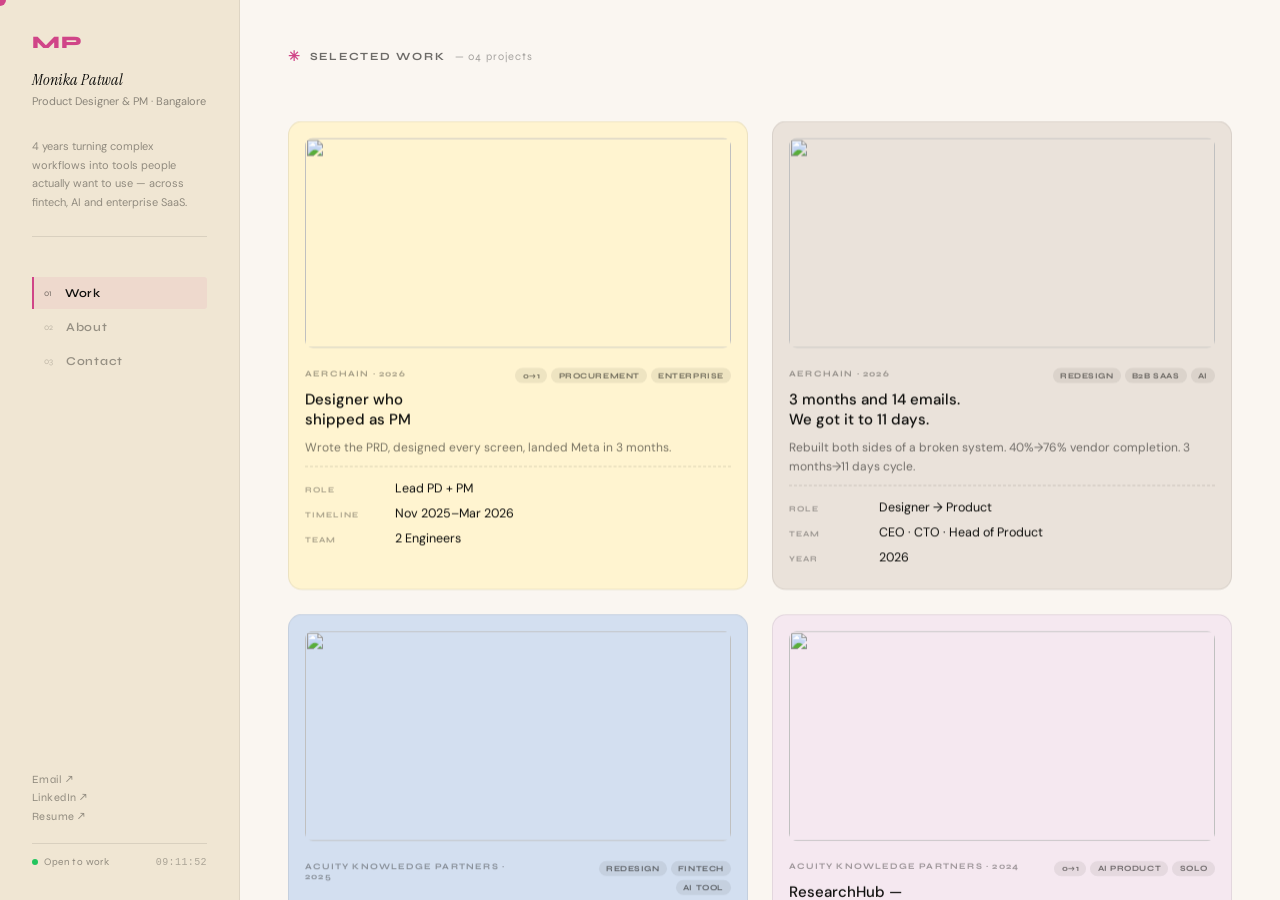
==== commit d434ada1: "Per-point image placeholders for For Buyers, For Vendors, What I Tried sections Co-Authored-By: Clau" ====
--- a/index.html
+++ b/index.html
@@ -8,8 +8,8 @@
   <link rel="preconnect" href="https://fonts.googleapis.com">
   <link rel="preconnect" href="https://fonts.gstatic.com" crossorigin>
   <link href="https://fonts.googleapis.com/css2?family=Caveat:wght@400;500&family=Instrument+Serif:ital@0;1&family=Syne:wght@400;600;700;800&family=DM+Sans:ital,opsz,wght@0,9..40,300;0,9..40,400;0,9..40,500;1,9..40,300&display=swap" rel="stylesheet">
-  <script type="module" crossorigin src="./assets/index-IeHqa_tk.js"></script>
-  <link rel="stylesheet" crossorigin href="./assets/index-BVbdgzzl.css">
+  <script type="module" crossorigin src="./assets/index-1vS7DdC3.js"></script>
+  <link rel="stylesheet" crossorigin href="./assets/index-2FCE6Xp1.css">
 </head>
 <body>
 
--- a/assets/index-2FCE6Xp1.css
+++ b/assets/index-2FCE6Xp1.css
@@ -0,0 +1 @@
+@import "https://fonts.googleapis.com/css2?family=Cormorant+Garamond:ital,wght@0,300;0,400;0,500;1,300;1,400&display=swap";:root{--cream:#faf6f1;--ink:#0f0f0d;--ink-60:#0f0f0d99;--ink-35:#0f0f0d59;--ink-15:#0f0f0d1a;--pink:#d04588;--blue:#678dd4;--yellow:#fedf8a;--tan:#caac95;--greige:#d9cbc3;--card-bg:#eae2da;--lp-w:240px;--lp-dark:#f0e6d3;--lp-light:#faf6f1;--ao-bg:#faf6f1;--ao-card:#f2ebe4;--ao-border:#d0458822;--ao-ink:#1a0810;--serif:"Instrument Serif", Georgia, serif;--syne:"Syne", sans-serif;--body:"DM Sans", sans-serif}*,:before,:after{box-sizing:border-box;margin:0;padding:0}html{-webkit-font-smoothing:antialiased;font-size:16px}body{background:var(--cream);color:var(--ink);font-family:var(--body);cursor:none;overflow:hidden}a{color:inherit;text-decoration:none}button{cursor:none;font-family:var(--syne);background:0 0;border:none;padding:0}strong{font-weight:600}.cursor-dot{z-index:9999;background:var(--pink);pointer-events:none;border-radius:50%;justify-content:center;align-items:center;width:12px;height:12px;transition:width .32s cubic-bezier(.16,1,.3,1),height .32s cubic-bezier(.16,1,.3,1),border-radius .32s cubic-bezier(.16,1,.3,1);display:flex;position:fixed;overflow:hidden}.cursor-dot-label{font-family:var(--syne);letter-spacing:.06em;color:#fff;white-space:nowrap;opacity:0;pointer-events:none;font-size:11px;font-weight:700;transition:opacity .15s,transform .15s;transform:scale(.8)}body.cursor-view .cursor-dot{background:var(--pink);border-radius:100px;width:168px;height:46px}body.cursor-view .cursor-dot-label{opacity:1;transition-delay:.12s;transform:scale(1)}.cursor-ring,.cursor-label{display:none}.load-wipe{z-index:8000;background:var(--ink);transform-origin:top;position:fixed;inset:0}.asterisk{color:var(--pink);font-family:var(--syne);font-size:14px;font-weight:800;display:inline-block}.shell{width:100vw;height:100vh;display:flex;overflow:hidden}.left-panel{width:var(--lp-w);min-width:var(--lp-w);background:var(--lp-dark);height:100vh;color:var(--ink);z-index:10;border-right:1px solid #0f0f0d14;flex-direction:column;flex-shrink:0;padding:2rem;display:flex;position:relative}.lp-top{border-bottom:1px solid #0f0f0d1a;flex-direction:column;gap:1rem;padding-bottom:1.5rem;display:flex}.lp-logo{font-family:var(--syne);letter-spacing:.06em;color:var(--pink);font-size:1.1rem;font-weight:800}.lp-nav{flex-direction:column;gap:.15rem;margin:2.5rem 0;display:flex}.lp-nav-link{color:#0f0f0d66;font-family:var(--syne);letter-spacing:.06em;will-change:transform;border-left:2px solid #0000;border-radius:0 3px 3px 0;align-items:center;gap:.75rem;padding:.55rem .6rem;font-size:12px;font-weight:600;transition:color .22s,border-color .22s,background .22s;display:flex}.lp-nav-link:hover,.lp-nav-link.active{color:var(--ink);border-color:var(--pink);background:#d0458814}.nav-num{opacity:.5;font-size:9px;font-weight:400}.lp-bottom{flex-direction:column;gap:1.25rem;margin-top:auto;display:flex}.lp-name{font-family:var(--serif);color:var(--ink);margin-bottom:.2rem;font-size:1rem;font-style:italic}.lp-role{font-family:var(--body);color:#0f0f0d73;margin-bottom:.7rem;font-size:11px;line-height:1.5}.lp-bio{font-family:var(--body);color:#0f0f0d6b;font-size:11px;line-height:1.7}.lp-links{flex-direction:column;gap:.35rem;display:flex}.lp-link{font-family:var(--syne);color:#0f0f0d6b;letter-spacing:.04em;font-size:11px;transition:color .2s}.lp-link:hover{color:var(--pink)}.lp-footer{border-top:1px solid #0f0f0d1a;justify-content:space-between;align-items:center;padding-top:.75rem;display:flex}.lp-status{font-family:var(--syne);color:#0f0f0d6b;letter-spacing:.04em;align-items:center;gap:.4rem;font-size:10px;display:flex}.status-dot{background:#22c55e;border-radius:50%;flex-shrink:0;width:6px;height:6px;animation:2s ease-in-out infinite pulse-green}@keyframes pulse-green{0%,to{box-shadow:0 0 #22c55e80}50%{box-shadow:0 0 0 4px #22c55e00}}.lp-clock{color:#0f0f0d4d;letter-spacing:.04em;font-family:DM Mono,Courier New,monospace;font-size:10px}.right-panel{flex:1;height:100vh;position:relative;overflow:hidden}.rp-inner{will-change:transform}.rp-section{padding:3rem}.section-eyebrow{align-items:center;gap:.6rem;margin-bottom:3.5rem;display:flex}.section-label{font-family:var(--syne);text-transform:uppercase;letter-spacing:.16em;color:var(--ink-60);font-size:11px;font-weight:700}.section-count{font-family:var(--syne);color:var(--ink-35);letter-spacing:.1em;font-size:11px}.cards-list{grid-template-columns:1fr 1fr;align-items:stretch;gap:1.5rem;display:grid;position:relative}.card{background:var(--card-bg,#eae2da);cursor:none;will-change:transform;border:1px solid #0f0f0d14;border-radius:14px;flex-direction:column;transition:box-shadow .35s,transform .35s;display:flex;position:relative;overflow:hidden}.card:hover{box-shadow:0 16px 52px #0f0f0d24,0 4px 16px #0f0f0d12}.card-blob,.blob-wrap,.card-stats-panel,.card-img-overlay,.card-pixel-canvas,.card-glare,.card-ghost,.card:before{display:none}.card-img-layer{z-index:1;border-radius:8px;flex-shrink:0;height:210px;margin:1rem 1rem .75rem;position:relative;overflow:hidden}.card-img-layer img{object-fit:cover;object-position:center top;width:100%;height:100%;transition:transform .6s}.card:hover .card-img-layer img{transform:scale(1.04)}.card-cta{background:var(--pink);color:#fff;font-family:var(--syne);letter-spacing:.1em;text-transform:uppercase;opacity:0;z-index:5;pointer-events:none;white-space:nowrap;border-radius:100px;padding:.45rem 1rem;font-size:9px;font-weight:700;transition:opacity .22s,transform .22s;position:absolute;bottom:.75rem;right:.75rem;transform:translateY(4px)}.card:hover .card-cta{opacity:1;transform:translateY(0)}@keyframes imgPan{0%{transform:scale(1.06)}to{transform:scale(1)}}.card-content{background:0 0;flex-direction:column;gap:.4rem;max-width:100%;height:auto;padding:.5rem 1rem 1.25rem;display:flex;position:static;overflow:visible}.card-content-top{justify-content:space-between;align-items:flex-start;gap:.5rem;display:flex}.card-eyebrow{font-family:var(--syne);letter-spacing:.14em;text-transform:uppercase;color:#0f0f0d61;font-size:8.5px;font-weight:700}.card-tags-row{flex-wrap:wrap;justify-content:flex-end;gap:.25rem;display:flex}.ctag{font-family:var(--syne);letter-spacing:.07em;text-transform:uppercase;color:#0f0f0d8c;background:#0f0f0d12;border:none;border-radius:100px;padding:.18rem .45rem;font-size:8px;font-weight:700}.card-heading{font-family:var(--body);color:var(--ink);font-size:15px;font-style:normal;font-weight:500;line-height:1.35}.card-content-bottom{margin-top:.1rem}.card-tagline{font-family:var(--body);color:#0f0f0d8c;font-size:12px;line-height:1.6}.card-meta-expand{opacity:1;border-top:1px dashed #0f0f0d24;flex-direction:column;gap:0;margin-top:.55rem;padding-top:.55rem;display:flex}.card-meta-item{border-bottom:none;align-items:baseline;gap:0;padding:.28rem 0;display:flex}.cm-l{font-family:var(--syne);letter-spacing:.12em;text-transform:uppercase;color:#0f0f0d59;flex-shrink:0;min-width:90px;font-size:8px;font-weight:700}.cm-v{font-family:var(--body);color:var(--ink);font-size:12.5px;font-weight:400}.journey-section{padding:5rem 0 0;overflow:hidden}.journey-eyebrow{font-family:var(--syne);text-transform:uppercase;letter-spacing:.15em;color:var(--ink-35);align-items:center;gap:.5rem;margin-bottom:3rem;padding:0 4.5rem;font-size:11px;font-weight:600;display:flex}.journey-carousel-wrap{height:390px;position:relative;overflow:hidden}.journey-track{will-change:transform;height:100%;display:flex}.jslide{flex:0 0 100%;align-items:center;display:flex}.jslide-text{flex-direction:column;flex:0 0 38%;gap:1rem;padding:0 2rem 0 4.5rem;display:flex}.jslide-photos{flex:1;height:390px;position:relative;overflow:visible}.jp-photo{will-change:transform, opacity;cursor:default;-webkit-user-select:none;user-select:none;background:#fff;border-radius:6px;padding:9px;transition:box-shadow .25s;position:absolute;box-shadow:0 8px 32px #0f0f0d21,0 2px 8px #0f0f0d12}.jp-photo:hover{box-shadow:0 20px 60px #0f0f0d38,0 6px 18px #0f0f0d1a}.jp-photo img{aspect-ratio:3/2;object-fit:cover;object-position:center top;pointer-events:none;-webkit-user-select:none;user-select:none;border-radius:3px;width:100%;display:block}.jp-annotation{color:var(--ink-60);pointer-events:none;white-space:nowrap;z-index:10;font-family:Caveat,cursive;font-size:16px;position:absolute}.jt-years{font-family:var(--syne);letter-spacing:.18em;text-transform:uppercase;color:var(--pink);font-size:10px;font-weight:700}.jt-company{font-family:var(--serif);color:var(--ink);margin:0;font-size:clamp(34px,3.8vw,52px);font-style:italic;font-weight:400;line-height:1.02}.jt-desc{font-family:var(--body);color:var(--ink-60);max-width:320px;font-size:14px;line-height:1.75}.jt-role{font-family:var(--syne);letter-spacing:.13em;text-transform:uppercase;color:var(--ink-35);font-size:10px;font-weight:600}.journey-strip-wrap{flex-direction:column;align-items:center;margin-top:1.25rem;padding-bottom:3rem;display:flex}.jstrip-label{text-align:center;flex-direction:column;align-items:center;gap:2px;min-height:2.4rem;margin-bottom:.75rem;display:flex}.jsl-years{font-family:var(--syne);letter-spacing:.18em;text-transform:uppercase;color:var(--pink);font-size:9px;font-weight:700;display:block}.jsl-company{font-family:var(--serif);color:var(--ink);letter-spacing:.01em;font-size:18px;font-style:italic;line-height:1.1;display:block}.journey-strip{gap:5px;width:66%;height:90px;display:flex;-webkit-mask-image:linear-gradient(90deg,#0000 0%,#000 14% 86%,#0000 100%);mask-image:linear-gradient(90deg,#0000 0%,#000 14% 86%,#0000 100%)}.jstrip-frame{cursor:pointer;border-radius:10px;flex:1;transition:flex .5s cubic-bezier(.34,1.2,.64,1);position:relative;overflow:hidden}.jstrip-frame--active{flex:3}.jstrip-frame img{object-fit:cover;pointer-events:none;width:100%;height:100%;transition:transform .5s;display:block;position:absolute;inset:0}.jstrip-frame--active img{transform:scale(1.05)}.jstrip-frame:after{content:"";background:var(--pink);transform-origin:0;z-index:2;border-radius:10px 10px 0 0;height:2.5px;transition:transform .4s;position:absolute;top:0;left:0;right:0;transform:scaleX(0)}.jstrip-frame--active:after{transform:scaleX(1)}.contact-section{background:var(--cream);flex-direction:column;justify-content:center;min-height:55vh;display:flex}.contact-eyebrow{font-family:var(--syne);text-transform:uppercase;letter-spacing:.15em;color:var(--ink-35);align-items:center;gap:.5rem;margin-bottom:1.75rem;font-size:11px;font-weight:600;display:flex}.contact-headline{font-family:var(--serif);color:var(--ink);flex-wrap:wrap;gap:.25em;margin-bottom:2.5rem;font-size:clamp(36px,4.5vw,64px);font-style:italic;line-height:1.1;display:flex}.mag-word{will-change:transform;display:inline-block}.italic-word{color:var(--pink)}.contact-links{gap:2rem;margin-bottom:5rem;display:flex}.contact-link{font-family:var(--syne);letter-spacing:.1em;text-transform:uppercase;color:var(--ink);border-bottom:1px solid #0f0f0d40;padding-bottom:2px;font-size:12px;font-weight:700;transition:color .2s,border-color .2s}.contact-link:hover{color:var(--pink);border-color:var(--pink)}.site-footer{font-family:var(--syne);color:var(--ink-35);letter-spacing:.06em;border-top:1px solid var(--ink-15);justify-content:space-between;padding-top:1.5rem;font-size:10px;display:flex}.cs-overlay{z-index:5000;background:var(--cream);pointer-events:none;display:none;position:fixed;inset:0}.cs-overlay.is-open{pointer-events:all}.cs-shell{height:100vh;display:flex;overflow:hidden}.cs-toc{background:var(--lp-dark);border-right:none;flex-direction:column;flex-shrink:0;width:260px;min-width:260px;height:100%;padding:2.5rem 1.75rem;display:flex;overflow-y:auto}.cs-home-btn{font-family:var(--syne);letter-spacing:.1em;text-transform:uppercase;color:#0f0f0d61;text-align:left;margin-bottom:2.5rem;font-size:10px;font-weight:700;transition:color .2s}.cs-home-btn:hover{color:var(--ink)}.cs-toc-label{font-family:var(--syne);text-transform:uppercase;letter-spacing:.16em;color:#0f0f0d4d;margin-bottom:1rem;font-size:9px;font-weight:700}.cs-toc-nav{flex-direction:column;flex:1;gap:.05rem;display:flex}.cs-toc-link{font-family:var(--syne);color:#0f0f0d6b;cursor:none;border-left:2px solid #0000;padding:.55rem .75rem;font-size:11.5px;font-weight:500;transition:color .2s,border-color .2s;display:block}.cs-toc-link:hover{color:var(--ink);border-left-color:#0f0f0d26}.cs-toc-link.active{color:var(--ink);border-left-color:var(--pink);font-weight:600}.cs-top-btn{font-family:var(--syne);letter-spacing:.1em;text-transform:uppercase;color:#0f0f0d4d;text-align:left;margin-top:2rem;font-size:10px;font-weight:700;transition:color .2s}.cs-top-btn:hover{color:var(--ink)}.cs-main{background:var(--cream);flex:1;height:100%;overflow-y:auto}.cs-hero-img{background:var(--cover-bg,#e3eaf2);justify-content:center;align-items:center;width:100%;height:380px;display:flex;position:relative;overflow:hidden}.cs-cover-initial-large{font-family:var(--serif);color:var(--cover-accent,#7ba7d4);opacity:.35;-webkit-user-select:none;user-select:none;font-size:clamp(80px,12vw,160px);font-style:italic;line-height:1}.cs-cover-tags-overlay{gap:.5rem;display:flex;position:absolute;bottom:1.75rem;left:2rem}.cs-cover-tag{font-family:var(--syne);letter-spacing:.08em;text-transform:uppercase;color:#0f0f0db3;-webkit-backdrop-filter:blur(8px);backdrop-filter:blur(8px);background:#ffffffbf;border-radius:100px;padding:.35rem .9rem;font-size:10px;font-weight:700}.cs-cover-num-overlay{font-family:var(--syne);letter-spacing:.1em;color:#0f0f0d40;font-size:11px;font-weight:700;position:absolute;bottom:1.75rem;right:2rem}.cs-header{max-width:780px;padding:2.5rem 3.5rem 0}.cs-header-tags{flex-wrap:wrap;gap:.5rem;margin-bottom:1.25rem;display:flex}.cs-htag{font-family:var(--syne);letter-spacing:.08em;text-transform:uppercase;color:#0f0f0d8c;border:1px solid #0f0f0d26;border-radius:100px;padding:.3rem .85rem;font-size:10px;font-weight:700}.cs-title{font-family:var(--serif);color:var(--ink);margin-bottom:1.25rem;font-size:clamp(28px,4vw,52px);font-style:italic;line-height:1.1}.cs-title-asterisk{color:var(--pink);margin-right:.4rem}.cs-intro{font-family:var(--body);color:#0f0f0da6;max-width:640px;margin-bottom:2rem;font-size:16px;line-height:1.8}.cs-intro strong{color:var(--ink)}.cs-meta-band{background:var(--pink);border-radius:12px;grid-template-columns:repeat(4,1fr);margin:0 3.5rem;display:grid;overflow:hidden}.cs-meta-col{border-right:1px solid #ffffff26;flex-direction:column;gap:.35rem;padding:1.5rem 1.75rem;display:flex}.cs-meta-col:last-child{border-right:none}.cs-meta-lbl{font-family:var(--syne);letter-spacing:.16em;text-transform:uppercase;color:#ffffff8c;font-size:8px;font-weight:700}.cs-meta-val{font-family:var(--body);color:#fff;font-size:13.5px;font-weight:400;line-height:1.45}.cs-sec-heading{font-family:var(--serif);color:var(--ink);max-width:600px;margin-bottom:1.5rem;font-size:clamp(24px,3vw,38px);font-style:italic;line-height:1.15}.cs-sec-body{font-family:var(--body);color:#0f0f0da6;max-width:640px;font-size:15px;line-height:1.85}.cs-subsec{border-top:1px solid #0f0f0d12;grid-template-columns:1fr 1fr;align-items:start;gap:2.5rem;margin-top:3rem;padding-top:2.5rem;display:grid}.cs-subsec:first-of-type{border-top:none;margin-top:1rem;padding-top:0}.cs-subsec-text{flex-direction:column;gap:.75rem;display:flex}.cs-subsec-text p{margin:0}.cs-subsec-num{font-family:var(--syne);letter-spacing:.14em;text-transform:uppercase;color:#0f0f0d4d;margin-bottom:.25rem;font-size:9px;font-weight:700}.cs-subsec-img{background:var(--subsec-bg,#eae4d9);text-align:center;border:1.5px dashed #0f0f0d2e;border-radius:12px;flex-direction:column;justify-content:center;align-items:center;gap:.75rem;min-height:300px;padding:2rem 1.5rem;display:flex}.cs-subsec-img .cs-img-icon{background:#0f0f0d12;border-radius:50%;flex-shrink:0;justify-content:center;align-items:center;width:40px;height:40px;display:flex}.cs-subsec-img .cs-img-icon svg{stroke:#0f0f0d4d;fill:none;stroke-width:1.5px;width:18px;height:18px}.cs-subsec-img .cs-img-tag{font-family:var(--syne);letter-spacing:.12em;text-transform:uppercase;color:#0f0f0d40;font-size:9px;font-weight:700}.cs-subsec-img .cs-img-caption{font-family:var(--serif);color:#0f0f0d59;max-width:220px;font-size:12px;font-style:italic;line-height:1.5}.cs-subsec-img img{object-fit:cover;object-position:top;border-radius:10px;width:100%;display:block}@media (width<=900px){.cs-subsec{grid-template-columns:1fr;gap:1.25rem}}.cs-img-block .cs-img-icon{background:#0f0f0d12;border-radius:50%;flex-shrink:0;justify-content:center;align-items:center;width:40px;height:40px;display:flex}.cs-img-block .cs-img-icon svg{stroke:#0f0f0d4d;fill:none;stroke-width:1.5px;width:18px;height:18px}.cs-img-block .cs-img-tag{font-family:var(--syne);letter-spacing:.12em;text-transform:uppercase;color:#0f0f0d40;margin-bottom:.25rem;font-size:9px;font-weight:700}.cs-img-placeholder{flex-direction:column;justify-content:center;align-items:center;gap:.5rem;height:260px;display:flex}.cs-img-placeholder-label{font-family:var(--syne);letter-spacing:.14em;text-transform:uppercase;color:#0f0f0d33;font-size:9px;font-weight:700}.cs-insight{border-left:3px solid var(--pink);font-family:var(--body);color:#0f0f0db3;background:#d045880d;border-radius:0 8px 8px 0;margin-top:1.5rem;padding:1.25rem 1.5rem;font-size:14px;line-height:1.7}.cs-two-col{grid-template-columns:1fr 1fr;gap:1rem;margin-top:2rem;display:grid}.cs-two-col .cs-img-block{margin-top:0}.cs-img-block--photo{background:0 0;border:1px solid #0f0f0d14;border-radius:12px;margin-top:2rem;overflow:hidden}.cs-img-block--photo img{object-fit:cover;object-position:top;border-radius:12px 12px 0 0;width:100%;max-height:480px;display:block}.cs-img-block--photo .cs-img-caption{font-family:var(--serif);color:#0f0f0d66;background:#ffffff80;border-top:1px solid #0f0f0d14;padding:.85rem 1.5rem;font-size:13px;font-style:italic}.cs-next{cursor:none;background:#d9cbc3;border:1px solid #0f0f0d14;border-radius:12px;justify-content:space-between;align-items:center;margin:0 3.5rem 4rem;padding:1.75rem 2.25rem;transition:background .22s;display:flex}.cs-next-btn{cursor:none;background:0 0;justify-content:space-between;align-items:center;width:100%;display:flex}.cs-company-label{font-family:var(--syne);letter-spacing:.18em;text-transform:uppercase;color:#0f0f0d59;margin-bottom:.75rem;font-size:10px;font-weight:700;display:block}.cs-hero-initial{font-family:var(--serif);opacity:.3;-webkit-user-select:none;user-select:none;pointer-events:none;font-size:clamp(80px,14vw,180px);font-style:italic;line-height:1}.cs-img-label{min-height:360px;font-family:var(--serif);color:#0f0f0d59;text-align:center;flex-direction:column;justify-content:center;align-items:center;gap:.75rem;padding:2.5rem 2rem;font-size:13px;font-style:italic;display:flex}.cs-header .cs-tags{flex-wrap:wrap;gap:.5rem;margin-bottom:2rem;display:flex}.cs-header .ctag{color:#0f0f0d99;-webkit-backdrop-filter:none;backdrop-filter:none;background:#0f0f0d12}.cs-hero-band{justify-content:space-between;align-items:center;gap:2rem;width:100%;min-height:320px;padding:3rem 3.5rem;display:flex;position:relative;overflow:hidden}.cs-hero-band:after{content:"";pointer-events:none;background:linear-gradient(120deg,#ffffff2e 0%,#0000 60%);position:absolute;inset:0}.cs-hero-text{z-index:1;flex:1;position:relative}.cs-hero-text .cs-company-label{color:#0f0f0d80;margin-bottom:.6rem}.cs-hero-text .cs-title{margin-bottom:1rem}.cs-hero-text .cs-tags{flex-wrap:wrap;gap:.5rem;display:flex}.cs-hero-text .ctag{-webkit-backdrop-filter:blur(6px);backdrop-filter:blur(6px);background:#fff9}.cs-hero-thumb{z-index:1;border-radius:12px;width:340px;min-width:280px;position:relative;overflow:hidden;box-shadow:0 12px 40px #0f0f0d2e}.cs-hero-thumb img{width:100%;display:block}.cs-impact-strip{background:var(--ink);grid-template-columns:repeat(4,1fr);display:grid}.cs-impact-item{border-right:1px solid #f5f0e814;flex-direction:column;gap:.2rem;padding:2rem 2rem 1.75rem;display:flex}.cs-impact-item:last-child{border-right:none}.cs-impact-num{font-family:var(--serif);font-size:clamp(32px,4vw,52px);font-style:italic;font-weight:400;line-height:1}.cs-impact-lbl{font-family:var(--syne);letter-spacing:.12em;text-transform:uppercase;color:#f5f0e8cc;margin-top:.25rem;font-size:10px;font-weight:700}.cs-impact-sub{font-family:var(--body);color:#f5f0e859;font-size:11px;line-height:1.4}.cs-meta-row{border-bottom:1px solid #0f0f0d14;gap:0;display:flex}.cs-meta-pill{border-right:1px solid #0f0f0d14;flex-direction:column;gap:.2rem;padding:1.25rem 2rem;display:flex}.cs-meta-pill:last-child{border-right:none}.cs-meta-pill-lbl{font-family:var(--syne);letter-spacing:.16em;text-transform:uppercase;color:#0f0f0d4d;font-size:8px;font-weight:700}.cs-meta-pill-val{font-family:var(--body);color:var(--ink);font-size:13px;font-weight:500}.cs-overview-block{background:#0f0f0d05;border-bottom:1px solid #0f0f0d14;padding:2.5rem 3.5rem}.cs-overview-text{font-family:var(--body);color:#0f0f0db3;max-width:680px;font-size:16px;line-height:1.85}.cs-journey-bar{border-bottom:1px solid #0f0f0d14;align-items:center;gap:0;padding:1.5rem 3.5rem;display:flex;overflow-x:auto}.cs-journey-step{cursor:none;flex-direction:column;flex-shrink:0;align-items:center;gap:.4rem;display:flex}.cs-journey-dot{background:#0f0f0d26;border-radius:50%;width:8px;height:8px;transition:background .22s,transform .22s}.cs-journey-step:hover .cs-journey-dot,.cs-journey-step--active .cs-journey-dot{background:var(--pink);transform:scale(1.4)}.cs-journey-label{font-family:var(--syne);letter-spacing:.1em;text-transform:uppercase;color:#0f0f0d59;white-space:nowrap;font-size:9px;font-weight:700;transition:color .22s}.cs-journey-step:hover .cs-journey-label,.cs-journey-step--active .cs-journey-label{color:var(--pink)}.cs-journey-line{background:#0f0f0d1f;flex:1;min-width:3rem;height:1px}.cs-sections{padding:0 3.5rem 5rem}.cs-sec{border-bottom:1px solid #0f0f0d12;padding:3.5rem 0;scroll-margin-top:1.5rem}.cs-sec:last-child{border-bottom:none}.cs-sec-label{font-family:var(--syne);letter-spacing:.2em;text-transform:uppercase;color:#0f0f0d4d;margin-bottom:.75rem;font-size:9px;font-weight:700;display:block}.cs-sec-heading{font-family:var(--serif);color:var(--ink);margin-bottom:2rem;font-size:clamp(22px,2.8vw,36px);font-style:italic;line-height:1.15}.cs-sec-layout{grid-template-columns:1fr 280px;align-items:start;gap:2.5rem;display:grid}.cs-sec-body{font-family:var(--body);color:#0f0f0da6;font-size:15px;line-height:1.9}.cs-sec-body p{margin-bottom:1rem}.cs-sec-body p:last-child{margin-bottom:0}.cs-sec-aside{flex-direction:column;gap:1rem;display:flex}.cs-insight-card{background:var(--cream);border:1px solid #0f0f0d17;border-left:3px solid var(--pink);border-radius:0 10px 10px 0;flex-direction:column;gap:.75rem;padding:1.25rem 1.5rem;display:flex}.cs-insight-icon{font-family:var(--serif);color:var(--pink);opacity:.6;font-size:28px;line-height:1}.cs-insight-text{font-family:var(--body);color:#0f0f0db3;font-size:13px;font-style:italic;line-height:1.7}.cs-sec--outcome{background:0 0}.cs-outcome-grid{border:1px solid #0f0f0d17;border-radius:14px;grid-template-columns:repeat(4,1fr);gap:0;margin-bottom:2.5rem;display:grid;overflow:hidden}.cs-outcome-stat{background:#0f0f0d05;border-right:1px solid #0f0f0d12;flex-direction:column;gap:.2rem;padding:1.75rem 1.5rem;display:flex}.cs-outcome-stat:last-child{border-right:none}.cs-outcome-num{font-family:var(--serif);font-size:clamp(28px,3.5vw,44px);font-style:italic;line-height:1}.cs-outcome-lbl{font-family:var(--syne);letter-spacing:.12em;text-transform:uppercase;color:#0f0f0d8c;margin-top:.3rem;font-size:9px;font-weight:700}.cs-outcome-sub{font-family:var(--body);color:#0f0f0d59;margin-top:.1rem;font-size:11px;line-height:1.4}.cs-sec-body--outcome{max-width:640px;font-size:15px}.cs-img-block{background:var(--cover-bg,#eae4d9);border:1.5px dashed #0f0f0d2e;border-radius:12px;margin-top:2rem;overflow:hidden}.cs-img-block--photo{background:0 0;margin-top:2rem}.cs-img-block--photo img{object-fit:cover;object-position:top;width:100%;max-height:500px;display:block}.cs-img-caption{font-family:var(--serif);color:#0f0f0d66;background:#ffffff80;border-top:1px solid #0f0f0d14;padding:.85rem 1.5rem;font-size:13px;font-style:italic}.cs-img-label{min-height:220px;font-family:var(--serif);color:#0f0f0d66;align-items:flex-end;padding:1rem 1.5rem;font-size:13px;font-style:italic;display:flex}.cs-next{cursor:none;background:#d9cbc3;border:1px solid #0f0f0d14;border-radius:14px;margin:2rem 0 0;padding:1.75rem 2.25rem;transition:background .22s}.cs-next:hover{background:#d0458814;border-color:#d0458833}.cs-next-label{font-family:var(--syne);letter-spacing:.12em;text-transform:uppercase;color:#0f0f0d4d;margin-bottom:.4rem;font-size:9px;display:block}.cs-next-btn{cursor:none;justify-content:space-between;align-items:center;width:100%;display:flex}.cs-next-title{font-family:var(--serif);color:var(--ink);font-size:1.2rem;font-style:italic}.cs-next-arrow{color:var(--pink);font-size:1.4rem;transition:transform .22s}.cs-next:hover .cs-next-arrow{transform:translate(4px,-4px)}.cs-company-label{font-family:var(--syne);letter-spacing:.18em;text-transform:uppercase;color:#0f0f0d59;font-size:10px;font-weight:700;display:block}.cs-hero-initial{font-family:var(--serif);opacity:.25;-webkit-user-select:none;user-select:none;font-size:clamp(80px,14vw,180px);font-style:italic;line-height:1}.cs-toc-link{align-items:center;gap:.6rem;display:flex}.cs-toc-num{font-family:var(--syne);letter-spacing:.1em;color:#faf6f133;min-width:1.8rem;font-size:9px;font-weight:700}.cs-toc-text{flex:1}.cs-toc-link.active .cs-toc-num{color:var(--pink)}.about-overlay{z-index:4500;pointer-events:none;background:#faf6f1;flex-direction:column;display:flex;position:fixed;inset:0;overflow:hidden;transform:translateY(100%)}.about-overlay.is-open{pointer-events:all}.ao-nav{z-index:10;background:#faf6f1;border-bottom:1px solid #0f0f0d1a;flex-shrink:0;justify-content:space-between;align-items:center;padding:1.1rem 3rem;display:flex}.ao-back{font-family:var(--syne);letter-spacing:.1em;text-transform:uppercase;color:#0f0f0d59;font-size:10px;font-weight:700;transition:color .2s}.ao-back:hover{color:var(--pink)}.ao-logo{font-family:var(--syne);color:#0f0f0d40;font-size:1rem;font-weight:800}.ao-body{background:#faf6f1;flex:1;overflow-y:auto}.ao-opener{border-bottom:1px solid #0f0f0d1a;gap:0;min-height:520px;display:flex}.ao-opener-left{border-right:1px solid #0f0f0d1a;flex-direction:column;flex:1;justify-content:flex-end;padding:5rem 4rem 4rem 5rem;display:flex}.ao-eyebrow{font-family:var(--syne);letter-spacing:.16em;text-transform:uppercase;color:#0f0f0d59;align-items:center;gap:.5rem;margin-bottom:2rem;font-size:10px;font-weight:700;display:flex}.ao-asterisk{color:var(--pink)}.ao-headline{font-family:var(--serif);color:#15120b;max-width:640px;margin-bottom:1.5rem;font-size:clamp(40px,5.5vw,76px);font-style:italic;line-height:1.05}.ao-headline em{color:var(--pink)}.ao-sub{font-family:var(--body);color:#0f0f0d80;max-width:480px;font-size:15px;line-height:1.75}.ao-opener-photo{flex-direction:column;flex-shrink:0;width:340px;display:flex}.ao-photo-frame{background:var(--greige);flex:1;justify-content:center;align-items:center;display:flex;position:relative}.ao-photo-label{font-family:var(--syne);letter-spacing:.14em;text-transform:uppercase;color:#0f0f0d33;font-size:9px;font-weight:700}.ao-photo-caption{font-family:var(--serif);color:#0f0f0d59;background:#faf6f1;border-top:1px solid #0f0f0d1a;padding:.75rem 1.25rem;font-size:12px;font-style:italic}.ao-rule-row{border-bottom:1px solid #0f0f0d1a;align-items:center;gap:1.5rem;padding:1.25rem 5rem;display:flex}.ao-rule-tag{font-family:var(--syne);letter-spacing:.14em;text-transform:uppercase;color:#0f0f0d4d;white-space:nowrap;font-size:9px;font-weight:700}.ao-rule-line{background:#0f0f0d1a;flex:1;height:1px}.ao-editorial{border-bottom:1px solid #0f0f0d1a;grid-template-columns:1fr 280px;display:grid}.ao-editorial-body{border-right:1px solid #0f0f0d1a;padding:3.5rem 4rem 3.5rem 5rem}.ao-editorial-body p{font-family:var(--body);color:#0f0f0db3;margin-bottom:1.25rem;font-size:16px;line-height:1.9}.ao-editorial-body p:last-child{margin-bottom:0}.ao-editorial-aside{flex-direction:column;gap:2rem;padding:3.5rem 2.5rem;display:flex}.ao-aside-block{flex-direction:column;gap:.3rem;display:flex}.ao-aside-label{font-family:var(--syne);letter-spacing:.16em;text-transform:uppercase;color:#0f0f0d4d;font-size:8px;font-weight:700}.ao-aside-val{font-family:var(--body);color:#0f0f0da6;font-size:13px;line-height:1.5}.ao-numbers{border-bottom:1px solid #0f0f0d1a;align-items:center;display:flex}.ao-num-item{border-right:1px solid #0f0f0d1a;flex-direction:column;flex:1;gap:.3rem;padding:2.5rem 3rem;display:flex}.ao-num-item:last-child{border-right:none}.ao-num{font-family:var(--serif);color:#15120b;font-size:clamp(48px,5.5vw,80px);font-style:italic;line-height:1}.ao-num--accent{color:var(--pink)}.ao-num-lbl{font-family:var(--syne);letter-spacing:.12em;text-transform:uppercase;color:#0f0f0d4d;font-size:9px;font-weight:700}.ao-num-div{display:none}.ao-photo-row{border-bottom:1px solid #0f0f0d1a;grid-template-columns:1fr 1.6fr 1fr;height:340px;display:grid}.ao-photo-cell{background:var(--greige);border-right:1px solid #0f0f0d1a;justify-content:center;align-items:center;display:flex;overflow:hidden}.ao-photo-cell:last-child{border-right:none}.ao-marquee-band{background:var(--ink);border-bottom:1px solid #0f0f0d1a;padding:1.1rem 0;overflow:hidden}.ao-marquee-track{align-items:center;gap:2.5rem;width:max-content;animation:32s linear infinite ao-marquee;display:flex}@keyframes ao-marquee{0%{transform:translate(0)}to{transform:translate(-50%)}}.ao-marquee-track span{font-family:var(--syne);letter-spacing:.14em;text-transform:uppercase;color:#f5f0e88c;white-space:nowrap;font-size:11px;font-weight:700}.ao-mdot{color:var(--pink)!important;font-size:8px!important}.ao-beliefs-section{border-bottom:1px solid #0f0f0d1a}.ao-belief-row--right{flex-direction:row-reverse}.ao-belief-num{font-family:var(--syne);letter-spacing:.12em;color:#0f0f0d33;flex-shrink:0;min-width:24px;font-size:10px;font-weight:700}.ao-belief-quote{font-family:var(--serif);color:#15120b;font-size:clamp(20px,2.5vw,30px);font-style:italic;line-height:1.3}.ao-belief-row--right .ao-belief-quote{text-align:right}.ao-cta-block{background:var(--ink);justify-content:space-between;align-items:center;padding:3rem 5rem;display:flex}.ao-cta-text{font-family:var(--serif);color:var(--cream);font-size:clamp(20px,2.5vw,32px);font-style:italic;line-height:1.2}.ao-cta-links{flex-shrink:0;gap:1rem;margin-left:2rem;display:flex}.ao-cta-btn{font-family:var(--syne);letter-spacing:.1em;text-transform:uppercase;color:var(--cream);border:1px solid #f5f0e840;border-radius:100px;padding:.65rem 1.35rem;font-size:11px;font-weight:700;transition:background .2s,border-color .2s}.ao-cta-btn--fill{background:var(--pink);color:#fff;border-color:var(--pink)}@media (pointer:coarse){.cursor-dot,.cursor-ring,.cursor-label{display:none}body{cursor:auto}button,.card,.ao-gallery{cursor:pointer}}@media (width<=900px){.cards-list{grid-template-columns:1fr}.ao-hero{flex-direction:column;padding:2.5rem 2rem}.ao-hero-photo-wrap{width:200px}.ao-bio-row{flex-direction:column;padding:2rem}.ao-stats-band{flex-wrap:wrap;gap:2rem;margin:0 2rem}.ao-stat-sep{display:none}.ao-bottom-duo{grid-template-columns:1fr;padding:0 2rem 3rem}.ao-gallery-label,.ao-gallery{padding-left:2rem;padding-right:2rem}.ao-cta-block{text-align:center;flex-direction:column;gap:1.5rem;margin:0 2rem 3rem}.ao-cta-links{margin-left:0}}.cs-progress-bar{z-index:10;background:var(--pink);border-radius:0 2px 2px 0;width:0%;height:3px;transition:width 80ms linear;position:sticky;top:0;left:0}.cs-sec{opacity:1}.ao-photo-frame{background:linear-gradient(135deg, var(--greige) 0%, var(--tan) 100%);aspect-ratio:4/5;border:1px solid #0f0f0d1a;border-radius:10px;justify-content:center;align-items:center;min-height:220px;display:flex;position:relative;overflow:hidden}.ao-photo-frame:before{content:"";pointer-events:none;background:linear-gradient(160deg,#ffffff40 0%,#0000 60%);position:absolute;inset:0}.ao-photo-frame:after{content:attr(data-slot);font-family:var(--syne);letter-spacing:.14em;text-transform:uppercase;color:#0f0f0d40;font-size:9px;font-weight:700}.ao-photo-label{display:none}.ao-photo-cell{background:linear-gradient(135deg, var(--greige) 0%, var(--card-bg) 100%);position:relative;overflow:hidden}.ao-photo-cell:before{content:"";pointer-events:none;background:linear-gradient(160deg,#fff3 0%,#0000 55%);position:absolute;inset:0}.ao-beliefs-section{border-bottom:1px solid #0f0f0d1a;padding:5rem}.ao-belief-row{border-bottom:1px solid #0f0f0d12;align-items:flex-start;gap:2rem;padding:2rem 0;display:flex}.ao-belief-row:last-child{border-bottom:none}.ao-belief-row--right{text-align:right;flex-direction:row-reverse}.ao-belief-num{font-family:var(--syne);letter-spacing:.16em;text-transform:uppercase;color:var(--pink);min-width:2rem;padding-top:.5rem;font-size:10px;font-weight:700}.ao-belief-quote{font-family:var(--serif);color:var(--ink);flex:1;font-size:clamp(22px,3.5vw,40px);font-style:italic;line-height:1.2}.ao-cta-block{background:var(--ink);justify-content:space-between;align-items:center;gap:3rem;padding:4rem 5rem;display:flex}.ao-cta-text{font-family:var(--serif);color:var(--cream);flex:1;font-size:clamp(22px,3vw,38px);font-style:italic}.ao-cta-links{flex-shrink:0;gap:.75rem;display:flex}.ao-cta-btn{font-family:var(--syne);letter-spacing:.1em;text-transform:uppercase;color:var(--cream);cursor:none;border:1.5px solid #f5f0e840;border-radius:100px;padding:.85rem 1.5rem;font-size:11px;font-weight:700;transition:background .22s,border-color .22s,color .22s}.ao-cta-btn:hover{background:#f5f0e81a;border-color:#f5f0e880}.ao-cta-btn--fill{background:var(--pink);border-color:var(--pink);color:#fff}.ao-cta-btn--fill:hover{background:#b83a78;border-color:#b83a78}@media (width<=768px){.shell{flex-direction:column;overflow:auto}.left-panel{flex-flow:wrap;gap:1rem;width:100%;height:auto;padding:1.25rem 1.5rem}.right-panel{height:auto;overflow:visible}.rp-section{padding:3rem 1.5rem}.cs-toc{display:none}.cs-meta-strip{grid-template-columns:1fr 1fr}.ao-body{padding:2.5rem 1.5rem 4rem}.ao-bento{grid-template-columns:1fr}.ao-card--bio,.ao-card--facts{grid-column:span 1}.ao-cta-block{text-align:center;flex-direction:column;gap:1.5rem}.ao-cta-links{margin-left:0}}
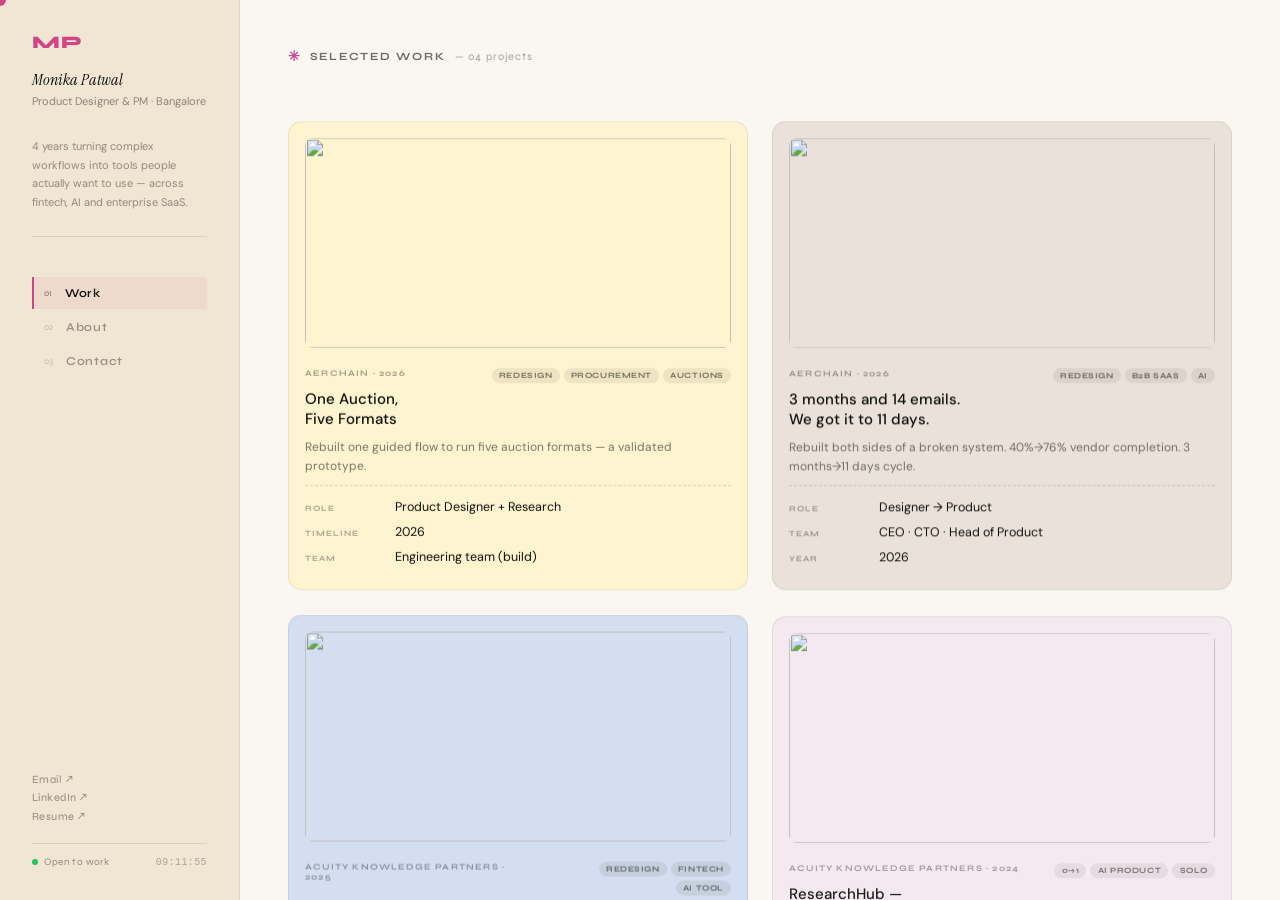
==== commit 45f4b3bd: "Add standalone auction case-study page and link it from card 01 - New auction.html: full 'One Auctio" ====
--- a/index.html
+++ b/index.html
@@ -76,24 +76,24 @@
               <div class="card-content-top">
                 <span class="card-eyebrow">Aerchain · 2026</span>
                 <div class="card-tags-row">
-                  <span class="ctag">0→1</span><span class="ctag">Procurement</span><span class="ctag">Enterprise</span>
-                </div>
-              </div>
-              <h2 class="card-heading">Designer who<br>shipped as PM</h2>
+                  <span class="ctag">Redesign</span><span class="ctag">Procurement</span><span class="ctag">Auctions</span>
+                </div>
+              </div>
+              <h2 class="card-heading">One Auction,<br>Five Formats</h2>
               <div class="card-content-bottom">
-                <p class="card-tagline">Wrote the PRD, designed every screen, landed Meta in 3 months.</p>
+                <p class="card-tagline">Rebuilt one guided flow to run five auction formats — a validated prototype.</p>
                 <div class="card-meta-expand">
-                  <div class="card-meta-item"><span class="cm-l">Role</span><span class="cm-v">Lead PD + PM</span></div>
-                  <div class="card-meta-item"><span class="cm-l">Timeline</span><span class="cm-v">Nov 2025–Mar 2026</span></div>
-                  <div class="card-meta-item"><span class="cm-l">Team</span><span class="cm-v">2 Engineers</span></div>
+                  <div class="card-meta-item"><span class="cm-l">Role</span><span class="cm-v">Product Designer + Research</span></div>
+                  <div class="card-meta-item"><span class="cm-l">Timeline</span><span class="cm-v">2026</span></div>
+                  <div class="card-meta-item"><span class="cm-l">Team</span><span class="cm-v">Engineering team (build)</span></div>
                 </div>
               </div>
             </div>
             <div class="card-stats-panel">
-              <div class="csp-item"><b>3 wks</b><span>Meta went live</span></div>
-              <div class="csp-item"><b>4</b><span>auction formats</span></div>
-              <div class="csp-item"><b>2</b><span>enterprise clients</span></div>
-              <div class="csp-item"><b>6</b><span>pipeline deals</span></div>
+              <div class="csp-item"><b>1→5</b><span>auction formats</span></div>
+              <div class="csp-item"><b>5</b><span>step guided setup</span></div>
+              <div class="csp-item"><b>5</b><span>lifecycle states</span></div>
+              <div class="csp-item"><b>3</b><span>core pains fixed</span></div>
             </div>
           </article>
 
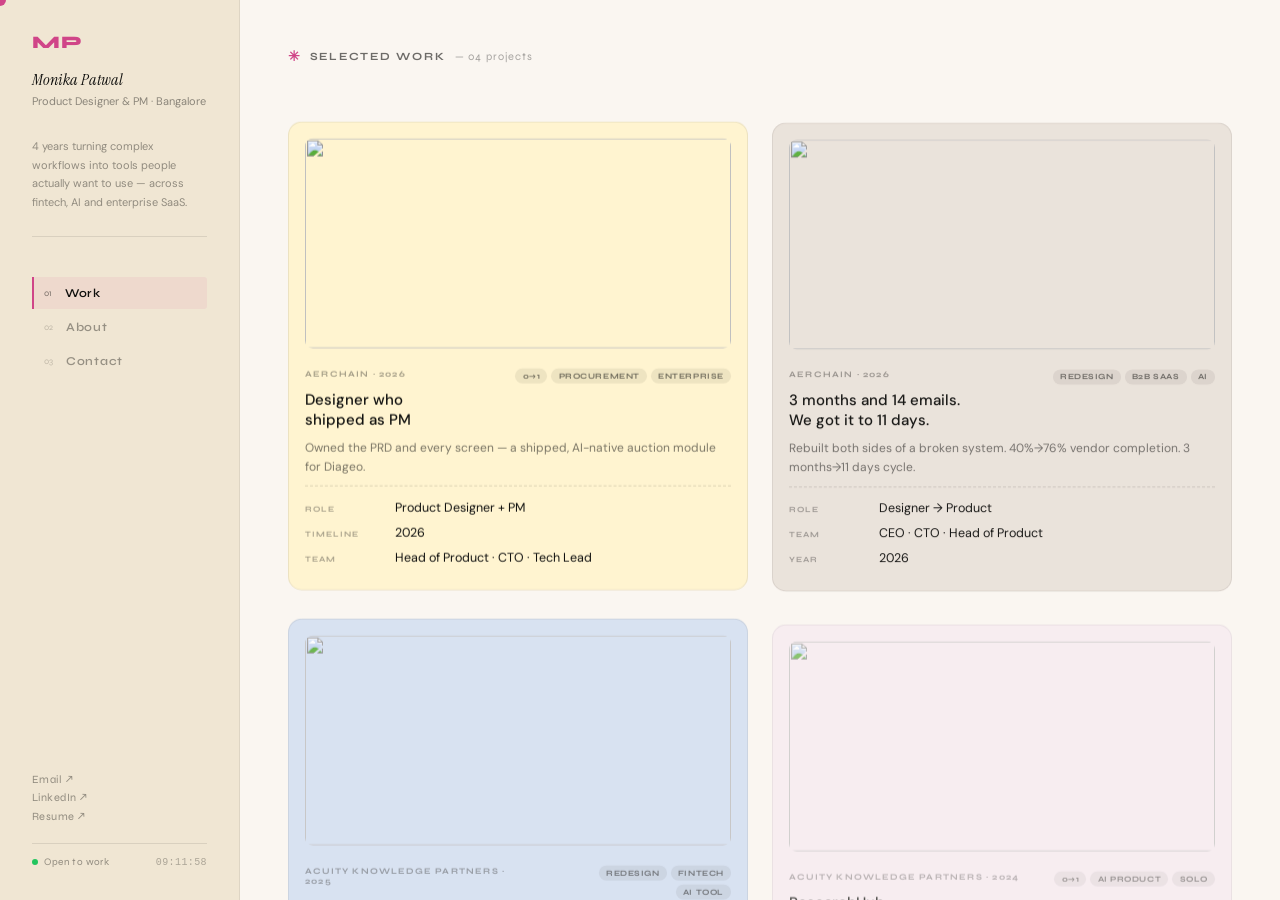
==== commit 42b12129: "Rebuild auction case study with v5 enrichment (Diageo BRD + PRD) Rewrites auction.html in the site's" ====
--- a/index.html
+++ b/index.html
@@ -76,24 +76,24 @@
               <div class="card-content-top">
                 <span class="card-eyebrow">Aerchain · 2026</span>
                 <div class="card-tags-row">
-                  <span class="ctag">Redesign</span><span class="ctag">Procurement</span><span class="ctag">Auctions</span>
-                </div>
-              </div>
-              <h2 class="card-heading">One Auction,<br>Five Formats</h2>
+                  <span class="ctag">0→1</span><span class="ctag">Procurement</span><span class="ctag">Enterprise</span>
+                </div>
+              </div>
+              <h2 class="card-heading">Designer who<br>shipped as PM</h2>
               <div class="card-content-bottom">
-                <p class="card-tagline">Rebuilt one guided flow to run five auction formats — a validated prototype.</p>
+                <p class="card-tagline">Owned the PRD and every screen — a shipped, AI-native auction module for Diageo.</p>
                 <div class="card-meta-expand">
-                  <div class="card-meta-item"><span class="cm-l">Role</span><span class="cm-v">Product Designer + Research</span></div>
+                  <div class="card-meta-item"><span class="cm-l">Role</span><span class="cm-v">Product Designer + PM</span></div>
                   <div class="card-meta-item"><span class="cm-l">Timeline</span><span class="cm-v">2026</span></div>
-                  <div class="card-meta-item"><span class="cm-l">Team</span><span class="cm-v">Engineering team (build)</span></div>
+                  <div class="card-meta-item"><span class="cm-l">Team</span><span class="cm-v">Head of Product · CTO · Tech Lead</span></div>
                 </div>
               </div>
             </div>
             <div class="card-stats-panel">
-              <div class="csp-item"><b>1→5</b><span>auction formats</span></div>
-              <div class="csp-item"><b>5</b><span>step guided setup</span></div>
-              <div class="csp-item"><b>5</b><span>lifecycle states</span></div>
-              <div class="csp-item"><b>3</b><span>core pains fixed</span></div>
+              <div class="csp-item"><b>269</b><span>auctions created</span></div>
+              <div class="csp-item"><b>~79%</b><span>started auctions closed</span></div>
+              <div class="csp-item"><b>2→15</b><span>distinct buyers</span></div>
+              <div class="csp-item"><b>~9×</b><span>MoM growth</span></div>
             </div>
           </article>
 
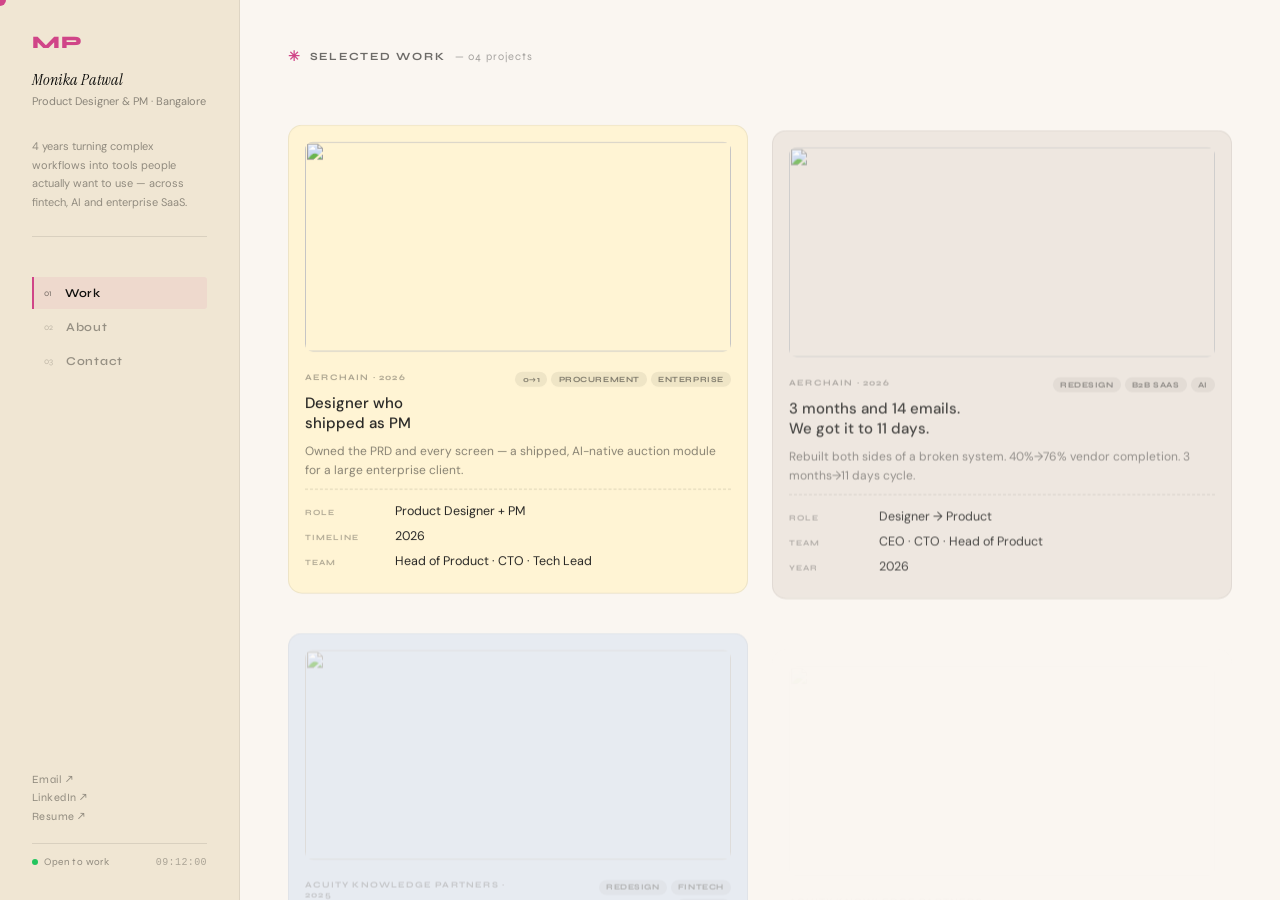
==== commit 6f215e00: "Rename matrix title; anonymise client throughout - Compatibility-matrix label -> 'Compatibility matr" ====
--- a/index.html
+++ b/index.html
@@ -81,7 +81,7 @@
               </div>
               <h2 class="card-heading">Designer who<br>shipped as PM</h2>
               <div class="card-content-bottom">
-                <p class="card-tagline">Owned the PRD and every screen — a shipped, AI-native auction module for Diageo.</p>
+                <p class="card-tagline">Owned the PRD and every screen — a shipped, AI-native auction module for a large enterprise client.</p>
                 <div class="card-meta-expand">
                   <div class="card-meta-item"><span class="cm-l">Role</span><span class="cm-v">Product Designer + PM</span></div>
                   <div class="card-meta-item"><span class="cm-l">Timeline</span><span class="cm-v">2026</span></div>
